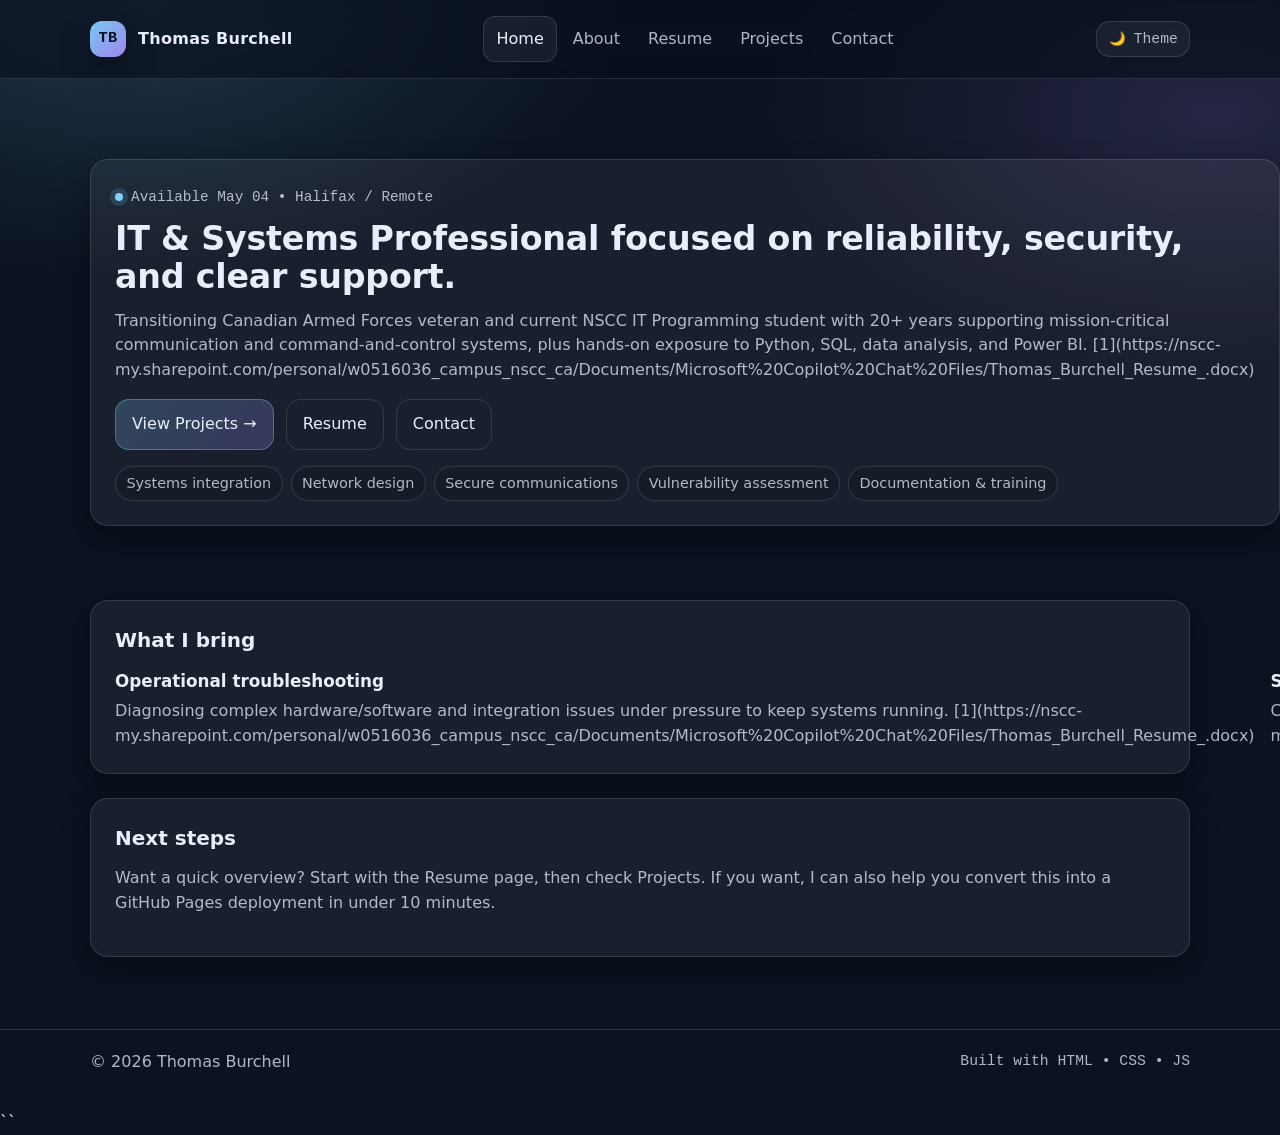
==== index.html @ 53259002 "Add files via upload" ====
<!doctype html>
<html lang="en" data-theme="dark">
<head>
  <meta charset="utf-8" />
  <meta name="viewport" content="width=device-width,initial-scale=1" />
  <title>Thomas Burchell | IT & Systems Portfolio</title>
  <meta name="description" content="Portfolio for Thomas Burchell — transitioning Canadian Armed Forces veteran and NSCC IT Programming student." />
  <link rel="stylesheet" href="assets/css/styles.css" />
  <script defer src="assets/js/main.js"></script>

  <!-- Simple JSON-LD -->
  <script type="application/ld+json">
  {
    "@context":"https://schema.org",
    "@type":"Person",
    "name":"Thomas Burchell",
    "email":"tbburchell@gmail.com",
    "telephone":"506-471-6208",
    "address":{"@type":"PostalAddress","addressLocality":"Middleton","addressRegion":"NS","postalCode":"B0S 1P0","addressCountry":"CA"},
    "jobTitle":"IT Programming Student",
    "alumniOf":"Nova Scotia Community College"
  }
  </script>
</head>

<body>
<a class="skip-link" href="#main">Skip to content</a>

<header class="site-header">
  <div class="container">
    <div class="navbar">
      <a class="brand" href="index.html">
        <span class="brand-badge">TB</span>
        <span>Thomas Burchell</span>
      </a>

      <nav class="nav-links" aria-label="Primary">
        <a href="index.html" aria-current="page">Home</a>
        <a href="about.html">About</a>
        <a href="resume.html">Resume</a>
        <a href="projects.html">Projects</a>
        <a href="contact.html">Contact</a>
      </nav>

      <div class="nav-actions">
        <button class="icon-btn" data-theme-toggle type="button" aria-label="Toggle theme">
          <span aria-hidden="true">🌙</span><span class="mini">Theme</span>
        </button>
        <button class="icon-btn hamburger" data-menu-toggle type="button" aria-expanded="false" aria-label="Open menu">
          ☰
        </button>
      </div>
    </div>

    <div class="mobile-menu" data-mobile-menu>
      <a href="index.html" aria-current="page">Home</a>
      <a href="about.html">About</a>
      <a href="resume.html">Resume</a>
      <a href="projects.html">Projects</a>
      <a href="contact.html">Contact</a>
    </div>
  </div>
</header>

<main id="main" class="container">
  <div class="hero">
    <section class="card card-pad reveal">
      <div class="kicker"><span class="dot" aria-hidden="true"></span>Available May 04 • Halifax / Remote</div>

      <h1>IT & Systems Professional focused on reliability, security, and clear support.</h1>

      <p>
        Transitioning Canadian Armed Forces veteran and current NSCC IT Programming student with 20+ years supporting
        mission‑critical communication and command‑and‑control systems, plus hands‑on exposure to Python, SQL,
        data analysis, and Power BI. [1](https://nscc-my.sharepoint.com/personal/w0516036_campus_nscc_ca/Documents/Microsoft%20Copilot%20Chat%20Files/Thomas_Burchell_Resume_.docx)
      </p>

      <div class="btn-row">
        <a class="btn primary" href="projects.html">View Projects →</a>
        <a class="btn" href="resume.html">Resume</a>
        <a class="btn" href="contact.html">Contact</a>
      </div>

      <div class="pills" aria-label="Highlights">
        <span class="pill">Systems integration</span>
        <span class="pill">Network design</span>
        <span class="pill">Secure communications</span>
        <span class="pill">Vulnerability assessment</span>
        <span class="pill">Documentation & training</span>
      </div>
    </section>

    <aside class="card card-pad reveal">
      <h2>Quick facts</h2>
      <div class="hr"></div>

      <p><strong>Location:</strong> Middleton, Nova Scotia (open to Halifax roles) [1](https://nscc-my.sharepoint.com/personal/w0516036_campus_nscc_ca/Documents/Microsoft%20Copilot%20Chat%20Files/Thomas_Burchell_Resume_.docx)</p>
      <p><strong>Email:</strong> <span data-email>tbburchell@gmail.com</span> [1](https://nscc-my.sharepoint.com/personal/w0516036_campus_nscc_ca/Documents/Microsoft%20Copilot%20Chat%20Files/Thomas_Burchell_Resume_.docx)</p>
      <p><strong>Phone:</strong> 506-471-6208 [1](https://nscc-my.sharepoint.com/personal/w0516036_campus_nscc_ca/Documents/Microsoft%20Copilot%20Chat%20Files/Thomas_Burchell_Resume_.docx)</p>

      <div class="btn-row">
        <a class="btn" href="assets/files/Thomas_Burchell_Resume_.docx" download>Download Resume</a>
        <button class="btn" data-copy-email type="button">Copy</button>
      </div>

      <p class="notice">
        Last Secret clearance completed ~2 years ago (per resume). [1](https://nscc-my.sharepoint.com/personal/w0516036_campus_nscc_ca/Documents/Microsoft%20Copilot%20Chat%20Files/Thomas_Burchell_Resume_.docx)
      </p>
    </aside>
  </div>

  <section class="card card-pad reveal">
    <h2>What I bring</h2>
    <div class="grid">
      <div class="feature">
        <h3>Operational troubleshooting</h3>
        <p>Diagnosing complex hardware/software and integration issues under pressure to keep systems running. [1](https://nscc-my.sharepoint.com/personal/w0516036_campus_nscc_ca/Documents/Microsoft%20Copilot%20Chat%20Files/Thomas_Burchell_Resume_.docx)</p>
      </div>
      <div class="feature">
        <h3>Security mindset</h3>
        <p>Cryptographic custody, compliance, vulnerability assessment, log analysis, and disciplined documentation. [1](https://nscc-my.sharepoint.com/personal/w0516036_campus_nscc_ca/Documents/Microsoft%20Copilot%20Chat%20Files/Thomas_Burchell_Resume_.docx)</p>
      </div>
      <div class="feature">
        <h3>Communication & training</h3>
        <p>Technical instruction, stakeholder coordination, and clear documentation that supports users and teams. [1](https://nscc-my.sharepoint.com/personal/w0516036_campus_nscc_ca/Documents/Microsoft%20Copilot%20Chat%20Files/Thomas_Burchell_Resume_.docx)</p>
      </div>
    </div>
  </section>

  <section class="card card-pad reveal">
    <h2>Next steps</h2>
    <p>
      Want a quick overview? Start with the <a href="resume.html">Resume</a> page, then check <a href="projects.html">Projects</a>.
      If you want, I can also help you convert this into a GitHub Pages deployment in under 10 minutes.
    </p>
  </section>
</main>

<footer class="site-footer">
  <div class="container">
    <div class="footer-row">
      <span>© <span data-year></span> Thomas Burchell</span>
      <span class="mini">Built with HTML • CSS • JS</span>
    </div>
  </div>
</footer>
</body>
</html>
``
---- assets/css/styles.css ----
/* =========================
   Thomas Burchell Portfolio
   Minimal / Professional
   ========================= */

:root{
  --bg: #0b1220;
  --card: rgba(255,255,255,0.06);
  --text: #e8eefc;
  --muted: rgba(232,238,252,0.75);
  --brand: #7dd3fc; /* sky */
  --brand2: #a78bfa; /* violet */
  --border: rgba(255,255,255,0.12);
  --shadow: 0 12px 30px rgba(0,0,0,0.35);
  --radius: 18px;
  --max: 1100px;
  --mono: ui-monospace, SFMono-Regular, Menlo, Monaco, Consolas, "Liberation Mono", "Courier New", monospace;
  --sans: ui-sans-serif, system-ui, -apple-system, Segoe UI, Roboto, Helvetica, Arial, "Apple Color Emoji","Segoe UI Emoji";
}

:root[data-theme="light"]{
  --bg: #f6f7fb;
  --card: rgba(20, 32, 54, 0.04);
  --text: #0b1220;
  --muted: rgba(11,18,32,0.7);
  --brand: #0284c7;
  --brand2: #6d28d9;
  --border: rgba(11,18,32,0.12);
  --shadow: 0 12px 30px rgba(11,18,32,0.12);
}

*{ box-sizing: border-box; }
html{ scroll-behavior: smooth; }
body{
  margin: 0;
  font-family: var(--sans);
  color: var(--text);
  background:
    radial-gradient(900px 500px at 10% 0%, rgba(125,211,252,0.18), transparent 55%),
    radial-gradient(900px 500px at 95% 10%, rgba(167,139,250,0.16), transparent 50%),
    var(--bg);
  line-height: 1.55;
}

/* Layout */
.container{
  width: min(var(--max), calc(100% - 2rem));
  margin: 0 auto;
}
main{ padding: 2.25rem 0 3rem; }
section{ margin: 1.5rem 0; }

a{ color: inherit; text-decoration: none; }
a:hover{ text-decoration: underline; text-underline-offset: 4px; }

.skip-link{
  position: absolute;
  left: -999px; top: 0;
  padding: .75rem 1rem;
  background: var(--brand);
  color: #001018;
  border-radius: 12px;
  z-index: 9999;
}
.skip-link:focus{ left: 1rem; top: 1rem; }

/* Header / Nav */
.site-header{
  position: sticky;
  top: 0;
  z-index: 50;
  border-bottom: 1px solid var(--border);
  background: rgba(9, 14, 28, 0.65);
  backdrop-filter: blur(10px);
}
:root[data-theme="light"] .site-header{
  background: rgba(246,247,251,0.72);
}

.navbar{
  display:flex;
  align-items:center;
  justify-content:space-between;
  padding: 1rem 0;
  gap: 1rem;
}
.brand{
  display:flex;
  align-items:center;
  gap:.75rem;
  font-weight: 750;
  letter-spacing: 0.3px;
}
.brand-badge{
  width: 36px; height: 36px;
  border-radius: 12px;
  display:grid; place-items:center;
  background: linear-gradient(135deg, rgba(125,211,252,0.95), rgba(167,139,250,0.95));
  color: #071022;
  box-shadow: var(--shadow);
  font-family: var(--mono);
  font-size: .95rem;
}

.nav-actions{
  display:flex;
  align-items:center;
  gap:.5rem;
}

.nav-links{
  display:flex;
  align-items:center;
  gap: .25rem;
  flex-wrap: wrap;
}
.nav-links a{
  padding: .6rem .75rem;
  border-radius: 12px;
  color: var(--muted);
}
.nav-links a[aria-current="page"]{
  color: var(--text);
  background: var(--card);
  border: 1px solid var(--border);
  text-decoration: none;
}

.icon-btn{
  border: 1px solid var(--border);
  background: var(--card);
  color: var(--text);
  padding: .55rem .7rem;
  border-radius: 14px;
  cursor: pointer;
  display:flex;
  align-items:center;
  gap:.5rem;
}
.icon-btn:hover{ filter: brightness(1.06); }
.icon-btn:focus{ outline: 2px solid var(--brand); outline-offset: 2px; }

.hamburger{
  display:none;
  padding:.55rem .7rem;
}

.mobile-menu{
  display:none;
  padding: 0 0 1rem;
}
.mobile-menu a{
  display:block;
  padding: .8rem 0;
  color: var(--muted);
  border-top: 1px dashed var(--border);
}
.mobile-menu a[aria-current="page"]{ color: var(--text); }

/* Hero */
.hero{
  display:grid;
  grid-template-columns: 1.2fr 0.8fr;
  gap: 1.5rem;
  align-items: start;
  margin-top: 1.25rem;
}
@media (max-width: 900px){
  .hero{ grid-template-columns: 1fr; }
}
.card{
  border: 1px solid var(--border);
  background: var(--card);
  border-radius: var(--radius);
  box-shadow: var(--shadow);
}
.card-pad{ padding: 1.5rem; }

.kicker{
  display:inline-flex;
  gap:.5rem;
  align-items:center;
  color: var(--muted);
  font-family: var(--mono);
  font-size: .9rem;
  margin-bottom: .75rem;
}
.kicker .dot{
  width: 8px; height: 8px;
  border-radius: 999px;
  background: var(--brand);
  box-shadow: 0 0 0 5px rgba(125,211,252,0.15);
}

h1{
  margin: 0 0 .75rem;
  font-size: clamp(1.8rem, 2.6vw, 2.6rem);
  line-height: 1.15;
  letter-spacing: -0.2px;
}
h2{
  margin: 0 0 .75rem;
  font-size: 1.25rem;
}
p{ margin: 0 0 1rem; color: var(--muted); }

.btn-row{
  display:flex;
  flex-wrap: wrap;
  gap:.75rem;
  margin-top: 1rem;
}
.btn{
  display:inline-flex;
  align-items:center;
  gap:.5rem;
  padding: .75rem 1rem;
  border-radius: 14px;
  border: 1px solid var(--border);
  background: transparent;
  color: var(--text);
}
.btn.primary{
  background: linear-gradient(135deg, rgba(125,211,252,0.22), rgba(167,139,250,0.22));
  border-color: rgba(125,211,252,0.35);
}
.btn:hover{ filter: brightness(1.07); text-decoration: none; }
.btn:focus{ outline: 2px solid var(--brand); outline-offset: 2px; }

.pills{
  display:flex;
  flex-wrap: wrap;
  gap:.5rem;
  margin-top: 1rem;
}
.pill{
  padding: .35rem .65rem;
  border-radius: 999px;
  border: 1px solid var(--border);
  background: rgba(0,0,0,0.10);
  color: var(--muted);
  font-size: .9rem;
}
:root[data-theme="light"] .pill{ background: rgba(11,18,32,0.04); }

/* Lists / feature grid */
.grid{
  display:grid;
  grid-template-columns: repeat(3, 1fr);
  gap: 1rem;
}
@media (max-width: 900px){
  .grid{ grid-template-columns: 1fr; }
}
.feature h3{
  margin: 0 0 .35rem;
  font-size: 1.05rem;
}
.feature p{ margin: 0; }

.hr{
  height:1px;
  background: var(--border);
  margin: 1.25rem 0;
}

/* Resume */
.resume-header{
  display:flex;
  flex-wrap: wrap;
  justify-content: space-between;
  gap: 1rem;
  align-items: flex-start;
}
.mini{
  color: var(--muted);
  font-family: var(--mono);
  font-size: .92rem;
}
.timeline{
  display:grid;
  gap: 1rem;
  margin-top: 1rem;
}
.item{
  padding: 1rem;
  border: 1px solid var(--border);
  border-radius: 16px;
  background: rgba(0,0,0,0.08);
}
:root[data-theme="light"] .item{ background: rgba(11,18,32,0.03); }
.item .top{
  display:flex;
  flex-wrap: wrap;
  justify-content: space-between;
  gap:.75rem;
  align-items: baseline;
}
.item .role{ font-weight: 700; }
.item .org{ color: var(--muted); }
.item ul{
  margin: .65rem 0 0 1.2rem;
  color: var(--muted);
}
.item li{ margin: .3rem 0; }

.kv{
  display:grid;
  grid-template-columns: 1fr 1fr;
  gap: 1rem;
}
@media (max-width: 900px){
  .kv{ grid-template-columns: 1fr; }
}

.taglist{
  display:flex;
  flex-wrap:wrap;
  gap:.5rem;
}
.tag{
  border: 1px solid var(--border);
  padding: .35rem .6rem;
  border-radius: 999px;
  color: var(--muted);
  font-size: .9rem;
}

/* Projects */
.filters{
  display:flex;
  flex-wrap: wrap;
  gap:.5rem;
  margin: .75rem 0 0;
}
.filter{
  border: 1px solid var(--border);
  background: transparent;
  color: var(--muted);
  padding: .5rem .75rem;
  border-radius: 999px;
  cursor:pointer;
}
.filter[aria-pressed="true"]{
  color: var(--text);
  border-color: rgba(125,211,252,0.45);
  background: linear-gradient(135deg, rgba(125,211,252,0.18), rgba(167,139,250,0.18));
}
.project-grid{
  display:grid;
  grid-template-columns: repeat(2, 1fr);
  gap: 1rem;
  margin-top: 1rem;
}
@media (max-width: 900px){
  .project-grid{ grid-template-columns: 1fr; }
}
.project h3{ margin: 0 0 .4rem; }
.project .meta{
  display:flex;
  flex-wrap: wrap;
  gap:.5rem;
  margin-top: .75rem;
}

/* Contact */
.contact-grid{
  display:grid;
  grid-template-columns: 1fr 1fr;
  gap: 1rem;
}
@media (max-width: 900px){
  .contact-grid{ grid-template-columns: 1fr; }
}
.field{
  display:grid;
  gap:.35rem;
  margin-bottom: .8rem;
}
label{ color: var(--muted); font-size: .95rem; }
input, textarea{
  width: 100%;
  padding: .75rem .85rem;
  border-radius: 14px;
  border: 1px solid var(--border);
  background: rgba(0,0,0,0.10);
  color: var(--text);
  font: inherit;
}
:root[data-theme="light"] input,
:root[data-theme="light"] textarea{
  background: rgba(11,18,32,0.03);
}
textarea{ min-height: 130px; resize: vertical; }

.notice{
  color: var(--muted);
  font-size: .95rem;
  margin-top: .5rem;
}

/* Footer */
.site-footer{
  border-top: 1px solid var(--border);
  padding: 1.25rem 0 2.25rem;
  color: var(--muted);
}
.footer-row{
  display:flex;
  flex-wrap: wrap;
  gap: 1rem;
  justify-content: space-between;
  align-items: center;
}

/* Subtle reveal animation */
.reveal{
  opacity: 0;
  transform: translateY(10px);
  transition: opacity .6s ease, transform .6s ease;
}
.reveal.is-visible{
  opacity: 1;
  transform: translateY(0);
}

/* Print styles for resume */
@media print{
  .site-header, .site-footer, .btn-row, .filters, .icon-btn, .hamburger, .mobile-menu{
    display: none !important;
  }
  body{ background: white; color: #0b1220; }
  .card{ box-shadow: none; border: 1px solid #ddd; }
  a{ text-decoration: none; color: #0b1220; }
}
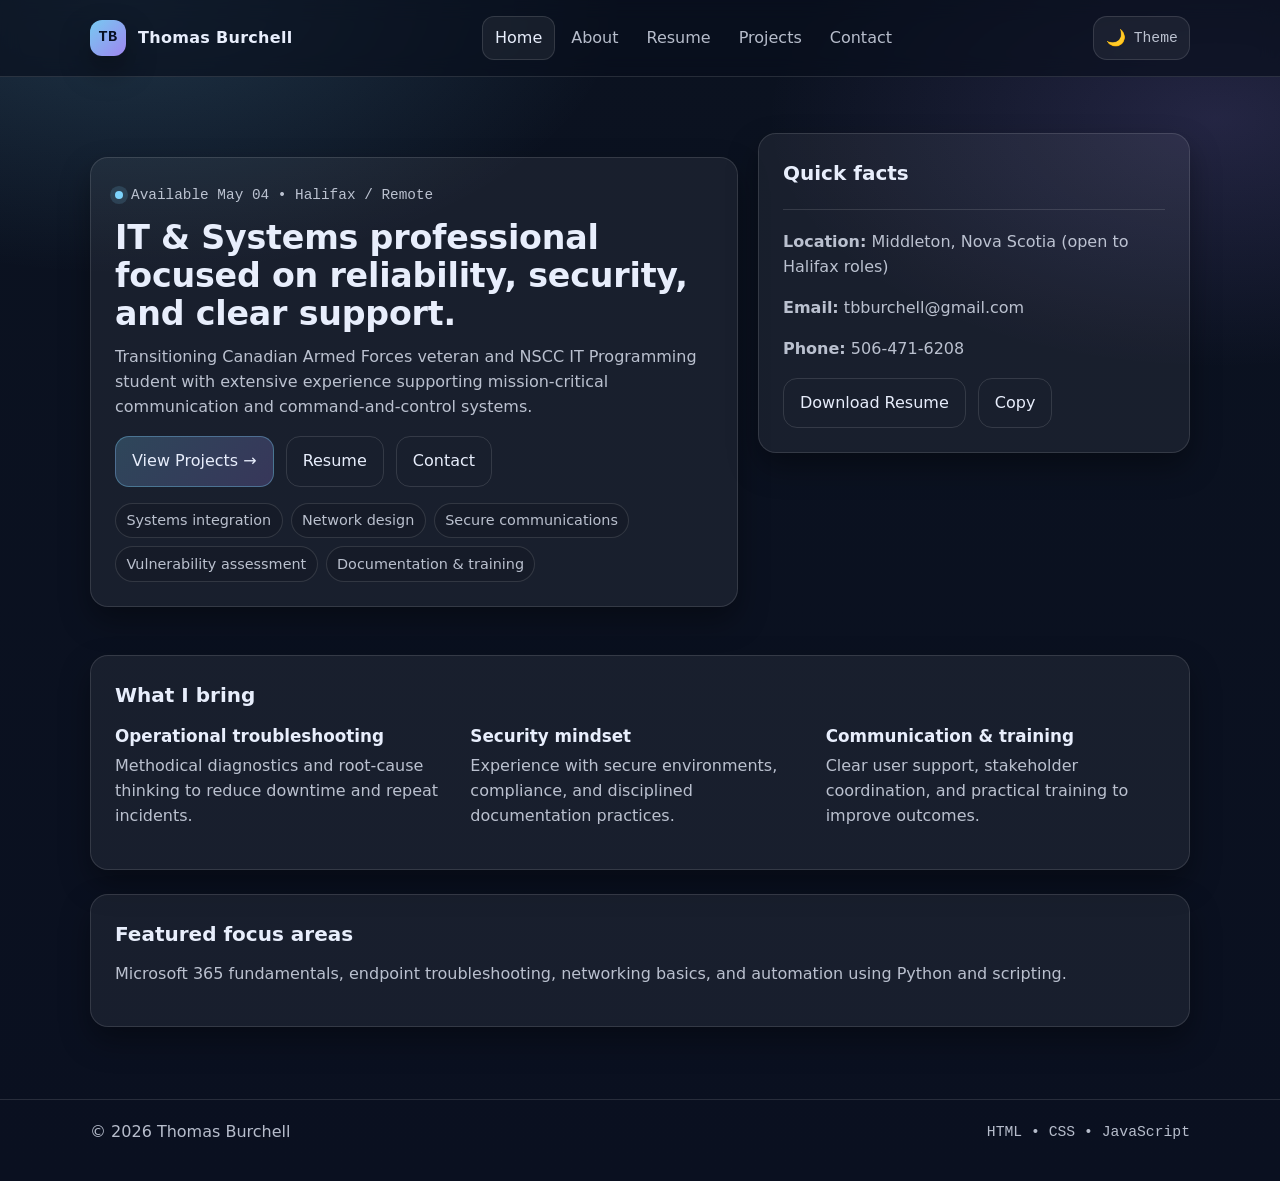
==== commit 059d1c87: "Add files via upload" ====
--- a/index.html
+++ b/index.html
@@ -1,150 +1,119 @@
-
-<!doctype html>
-<html lang="en" data-theme="dark">
-<head>
-  <meta charset="utf-8" />
-  <meta name="viewport" content="width=device-width,initial-scale=1" />
-  <title>Thomas Burchell | IT & Systems Portfolio</title>
-  <meta name="description" content="Portfolio for Thomas Burchell — transitioning Canadian Armed Forces veteran and NSCC IT Programming student." />
-  <link rel="stylesheet" href="assets/css/styles.css" />
-  <script defer src="assets/js/main.js"></script>
-
-  <!-- Simple JSON-LD -->
-  <script type="application/ld+json">
-  {
-    "@context":"https://schema.org",
-    "@type":"Person",
-    "name":"Thomas Burchell",
-    "email":"tbburchell@gmail.com",
-    "telephone":"506-471-6208",
-    "address":{"@type":"PostalAddress","addressLocality":"Middleton","addressRegion":"NS","postalCode":"B0S 1P0","addressCountry":"CA"},
-    "jobTitle":"IT Programming Student",
-    "alumniOf":"Nova Scotia Community College"
-  }
-  </script>
-</head>
-
-<body>
-<a class="skip-link" href="#main">Skip to content</a>
-
-<header class="site-header">
-  <div class="container">
-    <div class="navbar">
-      <a class="brand" href="index.html">
-        <span class="brand-badge">TB</span>
-        <span>Thomas Burchell</span>
-      </a>
-
-      <nav class="nav-links" aria-label="Primary">
-        <a href="index.html" aria-current="page">Home</a>
-        <a href="about.html">About</a>
-        <a href="resume.html">Resume</a>
-        <a href="projects.html">Projects</a>
-        <a href="contact.html">Contact</a>
-      </nav>
-
-      <div class="nav-actions">
-        <button class="icon-btn" data-theme-toggle type="button" aria-label="Toggle theme">
-          <span aria-hidden="true">🌙</span><span class="mini">Theme</span>
-        </button>
-        <button class="icon-btn hamburger" data-menu-toggle type="button" aria-expanded="false" aria-label="Open menu">
-          ☰
-        </button>
-      </div>
-    </div>
-
-    <div class="mobile-menu" data-mobile-menu>
-      <a href="index.html" aria-current="page">Home</a>
-      <a href="about.html">About</a>
-      <a href="resume.html">Resume</a>
-      <a href="projects.html">Projects</a>
-      <a href="contact.html">Contact</a>
-    </div>
-  </div>
-</header>
-
-<main id="main" class="container">
-  <div class="hero">
-    <section class="card card-pad reveal">
-      <div class="kicker"><span class="dot" aria-hidden="true"></span>Available May 04 • Halifax / Remote</div>
-
-      <h1>IT & Systems Professional focused on reliability, security, and clear support.</h1>
-
-      <p>
-        Transitioning Canadian Armed Forces veteran and current NSCC IT Programming student with 20+ years supporting
-        mission‑critical communication and command‑and‑control systems, plus hands‑on exposure to Python, SQL,
-        data analysis, and Power BI. [1](https://nscc-my.sharepoint.com/personal/w0516036_campus_nscc_ca/Documents/Microsoft%20Copilot%20Chat%20Files/Thomas_Burchell_Resume_.docx)
-      </p>
-
-      <div class="btn-row">
-        <a class="btn primary" href="projects.html">View Projects →</a>
-        <a class="btn" href="resume.html">Resume</a>
-        <a class="btn" href="contact.html">Contact</a>
-      </div>
-
-      <div class="pills" aria-label="Highlights">
-        <span class="pill">Systems integration</span>
-        <span class="pill">Network design</span>
-        <span class="pill">Secure communications</span>
-        <span class="pill">Vulnerability assessment</span>
-        <span class="pill">Documentation & training</span>
-      </div>
-    </section>
-
-    <aside class="card card-pad reveal">
-      <h2>Quick facts</h2>
-      <div class="hr"></div>
-
-      <p><strong>Location:</strong> Middleton, Nova Scotia (open to Halifax roles) [1](https://nscc-my.sharepoint.com/personal/w0516036_campus_nscc_ca/Documents/Microsoft%20Copilot%20Chat%20Files/Thomas_Burchell_Resume_.docx)</p>
-      <p><strong>Email:</strong> <span data-email>tbburchell@gmail.com</span> [1](https://nscc-my.sharepoint.com/personal/w0516036_campus_nscc_ca/Documents/Microsoft%20Copilot%20Chat%20Files/Thomas_Burchell_Resume_.docx)</p>
-      <p><strong>Phone:</strong> 506-471-6208 [1](https://nscc-my.sharepoint.com/personal/w0516036_campus_nscc_ca/Documents/Microsoft%20Copilot%20Chat%20Files/Thomas_Burchell_Resume_.docx)</p>
-
-      <div class="btn-row">
-        <a class="btn" href="assets/files/Thomas_Burchell_Resume_.docx" download>Download Resume</a>
-        <button class="btn" data-copy-email type="button">Copy</button>
-      </div>
-
-      <p class="notice">
-        Last Secret clearance completed ~2 years ago (per resume). [1](https://nscc-my.sharepoint.com/personal/w0516036_campus_nscc_ca/Documents/Microsoft%20Copilot%20Chat%20Files/Thomas_Burchell_Resume_.docx)
-      </p>
-    </aside>
-  </div>
-
-  <section class="card card-pad reveal">
-    <h2>What I bring</h2>
-    <div class="grid">
-      <div class="feature">
-        <h3>Operational troubleshooting</h3>
-        <p>Diagnosing complex hardware/software and integration issues under pressure to keep systems running. [1](https://nscc-my.sharepoint.com/personal/w0516036_campus_nscc_ca/Documents/Microsoft%20Copilot%20Chat%20Files/Thomas_Burchell_Resume_.docx)</p>
-      </div>
-      <div class="feature">
-        <h3>Security mindset</h3>
-        <p>Cryptographic custody, compliance, vulnerability assessment, log analysis, and disciplined documentation. [1](https://nscc-my.sharepoint.com/personal/w0516036_campus_nscc_ca/Documents/Microsoft%20Copilot%20Chat%20Files/Thomas_Burchell_Resume_.docx)</p>
-      </div>
-      <div class="feature">
-        <h3>Communication & training</h3>
-        <p>Technical instruction, stakeholder coordination, and clear documentation that supports users and teams. [1](https://nscc-my.sharepoint.com/personal/w0516036_campus_nscc_ca/Documents/Microsoft%20Copilot%20Chat%20Files/Thomas_Burchell_Resume_.docx)</p>
-      </div>
-    </div>
-  </section>
-
-  <section class="card card-pad reveal">
-    <h2>Next steps</h2>
-    <p>
-      Want a quick overview? Start with the <a href="resume.html">Resume</a> page, then check <a href="projects.html">Projects</a>.
-      If you want, I can also help you convert this into a GitHub Pages deployment in under 10 minutes.
-    </p>
-  </section>
-</main>
-
-<footer class="site-footer">
-  <div class="container">
-    <div class="footer-row">
-      <span>© <span data-year></span> Thomas Burchell</span>
-      <span class="mini">Built with HTML • CSS • JS</span>
-    </div>
-  </div>
-</footer>
-</body>
-</html>
-``
+<!doctype html>
+<html lang="en" data-theme="dark">
+<head>
+  <meta charset="utf-8" />
+  <meta name="viewport" content="width=device-width,initial-scale=1" />
+  <title>Thomas Burchell | Portfolio</title>
+  <meta name="description" content="Portfolio for Thomas Burchell — IT Programming student and CAF veteran." />
+  <link rel="stylesheet" href="assets/css/styles.css" />
+  <script defer src="assets/js/main.js"></script>
+</head>
+<body>
+  <a class="skip-link" href="#main">Skip to content</a>
+<header class="site-header">
+  <div class="container">
+    <div class="navbar">
+      <a class="brand" href="index.html" aria-label="Go to home">
+        <span class="brand-badge">TB</span>
+        <span>Thomas Burchell</span>
+      </a>
+
+      <nav class="nav-links" aria-label="Primary">
+        <a data-nav href="index.html">Home</a>
+        <a data-nav href="about.html">About</a>
+        <a data-nav href="resume.html">Resume</a>
+        <a data-nav href="projects.html">Projects</a>
+        <a data-nav href="contact.html">Contact</a>
+      </nav>
+
+      <div class="nav-actions">
+        <button class="icon-btn" data-theme-toggle type="button" aria-label="Toggle theme">
+          <span data-theme-icon aria-hidden="true">🌙</span><span class="mini">Theme</span>
+        </button>
+        <button class="icon-btn hamburger" data-menu-toggle type="button" aria-expanded="false" aria-label="Open menu">☰</button>
+      </div>
+    </div>
+
+    <div class="mobile-menu" data-mobile-menu>
+      <a data-nav href="index.html">Home</a>
+      <a data-nav href="about.html">About</a>
+      <a data-nav href="resume.html">Resume</a>
+      <a data-nav href="projects.html">Projects</a>
+      <a data-nav href="contact.html">Contact</a>
+    </div>
+  </div>
+</header>
+
+<main id="main" class="container">
+  <div class="hero">
+    <section class="card card-pad reveal">
+      <div class="kicker"><span class="dot" aria-hidden="true"></span>Available May 04 • Halifax / Remote</div>
+      <h1>IT & Systems professional focused on reliability, security, and clear support.</h1>
+      <p>
+        Transitioning Canadian Armed Forces veteran and NSCC IT Programming student with extensive experience supporting
+        mission‑critical communication and command‑and‑control systems.
+      </p>
+      <div class="btn-row">
+        <a class="btn primary" href="projects.html">View Projects →</a>
+        <a class="btn" href="resume.html">Resume</a>
+        <a class="btn" href="contact.html">Contact</a>
+      </div>
+      <div class="pills" aria-label="Highlights">
+        <span class="pill">Systems integration</span>
+        <span class="pill">Network design</span>
+        <span class="pill">Secure communications</span>
+        <span class="pill">Vulnerability assessment</span>
+        <span class="pill">Documentation & training</span>
+      </div>
+    </section>
+
+    <aside class="card card-pad reveal">
+      <h2>Quick facts</h2>
+      <div class="hr"></div>
+      <p><strong>Location:</strong> Middleton, Nova Scotia (open to Halifax roles)</p>
+      <p><strong>Email:</strong> <span data-email>tbburchell@gmail.com</span></p>
+      <p><strong>Phone:</strong> 506‑471‑6208</p>
+      <div class="btn-row">
+        <a class="btn" href="assets/files/Thomas_Burchell_Resume_.docx" download>Download Resume</a>
+        <button class="btn" data-copy-email type="button">Copy</button>
+      </div>
+      <!-- TIP: If you prefer privacy, replace the phone number with “Available upon request.” -->
+    </aside>
+  </div>
+
+  <section class="card card-pad reveal">
+    <h2>What I bring</h2>
+    <div class="grid">
+      <div>
+        <h3>Operational troubleshooting</h3>
+        <p>Methodical diagnostics and root-cause thinking to reduce downtime and repeat incidents.</p>
+      </div>
+      <div>
+        <h3>Security mindset</h3>
+        <p>Experience with secure environments, compliance, and disciplined documentation practices.</p>
+      </div>
+      <div>
+        <h3>Communication & training</h3>
+        <p>Clear user support, stakeholder coordination, and practical training to improve outcomes.</p>
+      </div>
+    </div>
+  </section>
+
+  <section class="card card-pad reveal">
+    <h2>Featured focus areas</h2>
+    <p>
+      Microsoft 365 fundamentals, endpoint troubleshooting, networking basics, and automation using Python and scripting.
+    </p>
+  </section>
+</main>
+
+<footer class="site-footer">
+  <div class="container">
+    <div class="footer-row">
+      <span>© <span data-year></span> Thomas Burchell</span>
+      <span class="mini">HTML • CSS • JavaScript</span>
+    </div>
+  </div>
+</footer>
+</body>
+</html>
--- a/assets/css/styles.css
+++ b/assets/css/styles.css
@@ -1,436 +1,329 @@
-
-/* =========================
-   Thomas Burchell Portfolio
-   Minimal / Professional
-   ========================= */
-
-:root{
-  --bg: #0b1220;
-  --card: rgba(255,255,255,0.06);
-  --text: #e8eefc;
-  --muted: rgba(232,238,252,0.75);
-  --brand: #7dd3fc; /* sky */
-  --brand2: #a78bfa; /* violet */
-  --border: rgba(255,255,255,0.12);
-  --shadow: 0 12px 30px rgba(0,0,0,0.35);
-  --radius: 18px;
-  --max: 1100px;
-  --mono: ui-monospace, SFMono-Regular, Menlo, Monaco, Consolas, "Liberation Mono", "Courier New", monospace;
-  --sans: ui-sans-serif, system-ui, -apple-system, Segoe UI, Roboto, Helvetica, Arial, "Apple Color Emoji","Segoe UI Emoji";
-}
-
-:root[data-theme="light"]{
-  --bg: #f6f7fb;
-  --card: rgba(20, 32, 54, 0.04);
-  --text: #0b1220;
-  --muted: rgba(11,18,32,0.7);
-  --brand: #0284c7;
-  --brand2: #6d28d9;
-  --border: rgba(11,18,32,0.12);
-  --shadow: 0 12px 30px rgba(11,18,32,0.12);
-}
-
-*{ box-sizing: border-box; }
-html{ scroll-behavior: smooth; }
-body{
-  margin: 0;
-  font-family: var(--sans);
-  color: var(--text);
-  background:
-    radial-gradient(900px 500px at 10% 0%, rgba(125,211,252,0.18), transparent 55%),
-    radial-gradient(900px 500px at 95% 10%, rgba(167,139,250,0.16), transparent 50%),
-    var(--bg);
-  line-height: 1.55;
-}
-
-/* Layout */
-.container{
-  width: min(var(--max), calc(100% - 2rem));
-  margin: 0 auto;
-}
-main{ padding: 2.25rem 0 3rem; }
-section{ margin: 1.5rem 0; }
-
-a{ color: inherit; text-decoration: none; }
-a:hover{ text-decoration: underline; text-underline-offset: 4px; }
-
-.skip-link{
-  position: absolute;
-  left: -999px; top: 0;
-  padding: .75rem 1rem;
-  background: var(--brand);
-  color: #001018;
-  border-radius: 12px;
-  z-index: 9999;
-}
-.skip-link:focus{ left: 1rem; top: 1rem; }
-
-/* Header / Nav */
-.site-header{
-  position: sticky;
-  top: 0;
-  z-index: 50;
-  border-bottom: 1px solid var(--border);
-  background: rgba(9, 14, 28, 0.65);
-  backdrop-filter: blur(10px);
-}
-:root[data-theme="light"] .site-header{
-  background: rgba(246,247,251,0.72);
-}
-
-.navbar{
-  display:flex;
-  align-items:center;
-  justify-content:space-between;
-  padding: 1rem 0;
-  gap: 1rem;
-}
-.brand{
-  display:flex;
-  align-items:center;
-  gap:.75rem;
-  font-weight: 750;
-  letter-spacing: 0.3px;
-}
-.brand-badge{
-  width: 36px; height: 36px;
-  border-radius: 12px;
-  display:grid; place-items:center;
-  background: linear-gradient(135deg, rgba(125,211,252,0.95), rgba(167,139,250,0.95));
-  color: #071022;
-  box-shadow: var(--shadow);
-  font-family: var(--mono);
-  font-size: .95rem;
-}
-
-.nav-actions{
-  display:flex;
-  align-items:center;
-  gap:.5rem;
-}
-
-.nav-links{
-  display:flex;
-  align-items:center;
-  gap: .25rem;
-  flex-wrap: wrap;
-}
-.nav-links a{
-  padding: .6rem .75rem;
-  border-radius: 12px;
-  color: var(--muted);
-}
-.nav-links a[aria-current="page"]{
-  color: var(--text);
-  background: var(--card);
-  border: 1px solid var(--border);
-  text-decoration: none;
-}
-
-.icon-btn{
-  border: 1px solid var(--border);
-  background: var(--card);
-  color: var(--text);
-  padding: .55rem .7rem;
-  border-radius: 14px;
-  cursor: pointer;
-  display:flex;
-  align-items:center;
-  gap:.5rem;
-}
-.icon-btn:hover{ filter: brightness(1.06); }
-.icon-btn:focus{ outline: 2px solid var(--brand); outline-offset: 2px; }
-
-.hamburger{
-  display:none;
-  padding:.55rem .7rem;
-}
-
-.mobile-menu{
-  display:none;
-  padding: 0 0 1rem;
-}
-.mobile-menu a{
-  display:block;
-  padding: .8rem 0;
-  color: var(--muted);
-  border-top: 1px dashed var(--border);
-}
-.mobile-menu a[aria-current="page"]{ color: var(--text); }
-
-/* Hero */
-.hero{
-  display:grid;
-  grid-template-columns: 1.2fr 0.8fr;
-  gap: 1.5rem;
-  align-items: start;
-  margin-top: 1.25rem;
-}
-@media (max-width: 900px){
-  .hero{ grid-template-columns: 1fr; }
-}
-.card{
-  border: 1px solid var(--border);
-  background: var(--card);
-  border-radius: var(--radius);
-  box-shadow: var(--shadow);
-}
-.card-pad{ padding: 1.5rem; }
-
-.kicker{
-  display:inline-flex;
-  gap:.5rem;
-  align-items:center;
-  color: var(--muted);
-  font-family: var(--mono);
-  font-size: .9rem;
-  margin-bottom: .75rem;
-}
-.kicker .dot{
-  width: 8px; height: 8px;
-  border-radius: 999px;
-  background: var(--brand);
-  box-shadow: 0 0 0 5px rgba(125,211,252,0.15);
-}
-
-h1{
-  margin: 0 0 .75rem;
-  font-size: clamp(1.8rem, 2.6vw, 2.6rem);
-  line-height: 1.15;
-  letter-spacing: -0.2px;
-}
-h2{
-  margin: 0 0 .75rem;
-  font-size: 1.25rem;
-}
-p{ margin: 0 0 1rem; color: var(--muted); }
-
-.btn-row{
-  display:flex;
-  flex-wrap: wrap;
-  gap:.75rem;
-  margin-top: 1rem;
-}
-.btn{
-  display:inline-flex;
-  align-items:center;
-  gap:.5rem;
-  padding: .75rem 1rem;
-  border-radius: 14px;
-  border: 1px solid var(--border);
-  background: transparent;
-  color: var(--text);
-}
-.btn.primary{
-  background: linear-gradient(135deg, rgba(125,211,252,0.22), rgba(167,139,250,0.22));
-  border-color: rgba(125,211,252,0.35);
-}
-.btn:hover{ filter: brightness(1.07); text-decoration: none; }
-.btn:focus{ outline: 2px solid var(--brand); outline-offset: 2px; }
-
-.pills{
-  display:flex;
-  flex-wrap: wrap;
-  gap:.5rem;
-  margin-top: 1rem;
-}
-.pill{
-  padding: .35rem .65rem;
-  border-radius: 999px;
-  border: 1px solid var(--border);
-  background: rgba(0,0,0,0.10);
-  color: var(--muted);
-  font-size: .9rem;
-}
-:root[data-theme="light"] .pill{ background: rgba(11,18,32,0.04); }
-
-/* Lists / feature grid */
-.grid{
-  display:grid;
-  grid-template-columns: repeat(3, 1fr);
-  gap: 1rem;
-}
-@media (max-width: 900px){
-  .grid{ grid-template-columns: 1fr; }
-}
-.feature h3{
-  margin: 0 0 .35rem;
-  font-size: 1.05rem;
-}
-.feature p{ margin: 0; }
-
-.hr{
-  height:1px;
-  background: var(--border);
-  margin: 1.25rem 0;
-}
-
-/* Resume */
-.resume-header{
-  display:flex;
-  flex-wrap: wrap;
-  justify-content: space-between;
-  gap: 1rem;
-  align-items: flex-start;
-}
-.mini{
-  color: var(--muted);
-  font-family: var(--mono);
-  font-size: .92rem;
-}
-.timeline{
-  display:grid;
-  gap: 1rem;
-  margin-top: 1rem;
-}
-.item{
-  padding: 1rem;
-  border: 1px solid var(--border);
-  border-radius: 16px;
-  background: rgba(0,0,0,0.08);
-}
-:root[data-theme="light"] .item{ background: rgba(11,18,32,0.03); }
-.item .top{
-  display:flex;
-  flex-wrap: wrap;
-  justify-content: space-between;
-  gap:.75rem;
-  align-items: baseline;
-}
-.item .role{ font-weight: 700; }
-.item .org{ color: var(--muted); }
-.item ul{
-  margin: .65rem 0 0 1.2rem;
-  color: var(--muted);
-}
-.item li{ margin: .3rem 0; }
-
-.kv{
-  display:grid;
-  grid-template-columns: 1fr 1fr;
-  gap: 1rem;
-}
-@media (max-width: 900px){
-  .kv{ grid-template-columns: 1fr; }
-}
-
-.taglist{
-  display:flex;
-  flex-wrap:wrap;
-  gap:.5rem;
-}
-.tag{
-  border: 1px solid var(--border);
-  padding: .35rem .6rem;
-  border-radius: 999px;
-  color: var(--muted);
-  font-size: .9rem;
-}
-
-/* Projects */
-.filters{
-  display:flex;
-  flex-wrap: wrap;
-  gap:.5rem;
-  margin: .75rem 0 0;
-}
-.filter{
-  border: 1px solid var(--border);
-  background: transparent;
-  color: var(--muted);
-  padding: .5rem .75rem;
-  border-radius: 999px;
-  cursor:pointer;
-}
-.filter[aria-pressed="true"]{
-  color: var(--text);
-  border-color: rgba(125,211,252,0.45);
-  background: linear-gradient(135deg, rgba(125,211,252,0.18), rgba(167,139,250,0.18));
-}
-.project-grid{
-  display:grid;
-  grid-template-columns: repeat(2, 1fr);
-  gap: 1rem;
-  margin-top: 1rem;
-}
-@media (max-width: 900px){
-  .project-grid{ grid-template-columns: 1fr; }
-}
-.project h3{ margin: 0 0 .4rem; }
-.project .meta{
-  display:flex;
-  flex-wrap: wrap;
-  gap:.5rem;
-  margin-top: .75rem;
-}
-
-/* Contact */
-.contact-grid{
-  display:grid;
-  grid-template-columns: 1fr 1fr;
-  gap: 1rem;
-}
-@media (max-width: 900px){
-  .contact-grid{ grid-template-columns: 1fr; }
-}
-.field{
-  display:grid;
-  gap:.35rem;
-  margin-bottom: .8rem;
-}
-label{ color: var(--muted); font-size: .95rem; }
-input, textarea{
-  width: 100%;
-  padding: .75rem .85rem;
-  border-radius: 14px;
-  border: 1px solid var(--border);
-  background: rgba(0,0,0,0.10);
-  color: var(--text);
-  font: inherit;
-}
-:root[data-theme="light"] input,
-:root[data-theme="light"] textarea{
-  background: rgba(11,18,32,0.03);
-}
-textarea{ min-height: 130px; resize: vertical; }
-
-.notice{
-  color: var(--muted);
-  font-size: .95rem;
-  margin-top: .5rem;
-}
-
-/* Footer */
-.site-footer{
-  border-top: 1px solid var(--border);
-  padding: 1.25rem 0 2.25rem;
-  color: var(--muted);
-}
-.footer-row{
-  display:flex;
-  flex-wrap: wrap;
-  gap: 1rem;
-  justify-content: space-between;
-  align-items: center;
-}
-
-/* Subtle reveal animation */
-.reveal{
-  opacity: 0;
-  transform: translateY(10px);
-  transition: opacity .6s ease, transform .6s ease;
-}
-.reveal.is-visible{
-  opacity: 1;
-  transform: translateY(0);
-}
-
-/* Print styles for resume */
-@media print{
-  .site-header, .site-footer, .btn-row, .filters, .icon-btn, .hamburger, .mobile-menu{
-    display: none !important;
-  }
-  body{ background: white; color: #0b1220; }
-  .card{ box-shadow: none; border: 1px solid #ddd; }
-  a{ text-decoration: none; color: #0b1220; }
-}
+/* =====================================
+   Thomas Burchell — Portfolio
+   Clean, sleek, responsive (no horizontal scroll)
+   ===================================== */
+
+:root{
+  --bg: #0b1220;
+  --bg2: #0a1020;
+  --card: rgba(255,255,255,0.06);
+  --text: #e8eefc;
+  --muted: rgba(232,238,252,0.78);
+  --brand: #7dd3fc;   /* sky */
+  --brand2:#a78bfa;   /* violet */
+  --border: rgba(255,255,255,0.12);
+  --shadow: 0 14px 30px rgba(0,0,0,0.35);
+  --radius: 18px;
+  --max: 1100px;
+  --mono: ui-monospace, SFMono-Regular, Menlo, Monaco, Consolas, "Liberation Mono", "Courier New", monospace;
+  --sans: ui-sans-serif, system-ui, -apple-system, Segoe UI, Roboto, Helvetica, Arial, "Apple Color Emoji","Segoe UI Emoji";
+}
+
+:root[data-theme="light"]{
+  --bg: #f6f7fb;
+  --bg2:#ffffff;
+  --card: rgba(20, 32, 54, 0.04);
+  --text: #0b1220;
+  --muted: rgba(11,18,32,0.72);
+  --brand: #0284c7;
+  --brand2:#6d28d9;
+  --border: rgba(11,18,32,0.12);
+  --shadow: 0 14px 30px rgba(11,18,32,0.12);
+}
+
+*{ box-sizing: border-box; }
+html{ scroll-behavior:smooth; }
+body{
+  margin: 0;
+  font-family: var(--sans);
+  color: var(--text);
+  background:
+    radial-gradient(900px 500px at 10% 0%, rgba(125,211,252,0.18), transparent 55%),
+    radial-gradient(900px 500px at 95% 10%, rgba(167,139,250,0.16), transparent 50%),
+    linear-gradient(180deg, var(--bg), var(--bg2));
+  line-height: 1.55;
+  overflow-x: hidden; /* prevents horizontal scroll */
+}
+
+/* Prevent flex/grid children from overflowing */
+img, svg{ max-width: 100%; height: auto; }
+button, input, textarea{ font: inherit; }
+*{ min-width: 0; }
+
+.container{
+  width: min(var(--max), calc(100% - 2rem));
+  margin: 0 auto;
+}
+main{ padding: 2.25rem 0 3rem; }
+section{ margin: 1.5rem 0; }
+
+a{ color: inherit; text-decoration: none; }
+a:hover{ text-decoration: underline; text-underline-offset: 4px; }
+
+.skip-link{
+  position:absolute;
+  left:-999px; top: 0;
+  padding:.75rem 1rem;
+  background: var(--brand);
+  color:#001018;
+  border-radius: 12px;
+  z-index: 9999;
+}
+.skip-link:focus{ left: 1rem; top: 1rem; }
+
+/* Header / Nav */
+.site-header{
+  position: sticky;
+  top: 0;
+  z-index: 50;
+  border-bottom: 1px solid var(--border);
+  background: rgba(9, 14, 28, 0.65);
+  backdrop-filter: blur(10px);
+}
+:root[data-theme="light"] .site-header{ background: rgba(246,247,251,0.78); }
+
+.navbar{
+  display:flex;
+  align-items:center;
+  justify-content:space-between;
+  gap: 1rem;
+  padding: 1rem 0;
+}
+.brand{
+  display:flex;
+  align-items:center;
+  gap:.75rem;
+  font-weight: 800;
+  letter-spacing: .3px;
+  flex: 0 0 auto;
+}
+.brand-badge{
+  width: 36px; height: 36px;
+  border-radius: 12px;
+  display:grid; place-items:center;
+  background: linear-gradient(135deg, rgba(125,211,252,0.95), rgba(167,139,250,0.95));
+  color: #071022;
+  box-shadow: var(--shadow);
+  font-family: var(--mono);
+  font-size: .95rem;
+}
+
+.nav-links{
+  display:flex;
+  align-items:center;
+  gap: .25rem;
+  flex: 1 1 auto;
+  justify-content: center;
+  flex-wrap: wrap;
+}
+.nav-links a{
+  padding: .55rem .75rem;
+  border-radius: 12px;
+  color: var(--muted);
+  white-space: nowrap;
+}
+.nav-links a[aria-current="page"]{
+  color: var(--text);
+  background: var(--card);
+  border: 1px solid var(--border);
+  text-decoration: none;
+}
+
+.nav-actions{ display:flex; align-items:center; gap:.5rem; flex: 0 0 auto; }
+
+.icon-btn{
+  border: 1px solid var(--border);
+  background: var(--card);
+  color: var(--text);
+  padding: .55rem .7rem;
+  border-radius: 14px;
+  cursor: pointer;
+  display:flex;
+  align-items:center;
+  gap:.5rem;
+}
+.icon-btn:hover{ filter: brightness(1.06); }
+.icon-btn:focus{ outline: 2px solid var(--brand); outline-offset: 2px; }
+
+.hamburger{ display:none; }
+.mobile-menu{ display:none; padding: 0 0 1rem; }
+.mobile-menu a{
+  display:block;
+  padding: .85rem 0;
+  color: var(--muted);
+  border-top: 1px dashed var(--border);
+}
+.mobile-menu a[aria-current="page"]{ color: var(--text); }
+
+@media (max-width: 860px){
+  .nav-links{ display:none; }
+  .hamburger{ display:inline-flex; }
+}
+
+/* Cards / typography */
+.card{
+  border: 1px solid var(--border);
+  background: var(--card);
+  border-radius: var(--radius);
+  box-shadow: var(--shadow);
+}
+.card-pad{ padding: 1.5rem; }
+
+.kicker{
+  display:inline-flex;
+  gap:.5rem;
+  align-items:center;
+  color: var(--muted);
+  font-family: var(--mono);
+  font-size: .9rem;
+  margin-bottom: .75rem;
+}
+.kicker .dot{
+  width: 8px; height: 8px;
+  border-radius: 999px;
+  background: var(--brand);
+  box-shadow: 0 0 0 5px rgba(125,211,252,0.15);
+}
+
+h1{
+  margin: 0 0 .75rem;
+  font-size: clamp(1.8rem, 2.6vw, 2.6rem);
+  line-height: 1.15;
+  letter-spacing: -0.2px;
+}
+h2{ margin: 0 0 .75rem; font-size: 1.25rem; }
+h3{ margin: 0 0 .35rem; font-size: 1.05rem; }
+
+p{ margin: 0 0 1rem; color: var(--muted); }
+
+.hr{ height:1px; background: var(--border); margin: 1.25rem 0; }
+
+.btn-row{ display:flex; flex-wrap: wrap; gap:.75rem; margin-top: 1rem; }
+.btn{
+  display:inline-flex;
+  align-items:center;
+  gap:.5rem;
+  padding: .75rem 1rem;
+  border-radius: 14px;
+  border: 1px solid var(--border);
+  background: transparent;
+  color: var(--text);
+}
+.btn.primary{
+  background: linear-gradient(135deg, rgba(125,211,252,0.22), rgba(167,139,250,0.22));
+  border-color: rgba(125,211,252,0.35);
+}
+.btn:hover{ filter: brightness(1.07); text-decoration:none; }
+.btn:focus{ outline: 2px solid var(--brand); outline-offset: 2px; }
+
+.pills{ display:flex; flex-wrap: wrap; gap:.5rem; margin-top: 1rem; }
+.pill{
+  padding: .35rem .65rem;
+  border-radius: 999px;
+  border: 1px solid var(--border);
+  background: rgba(0,0,0,0.10);
+  color: var(--muted);
+  font-size: .9rem;
+}
+:root[data-theme="light"] .pill{ background: rgba(11,18,32,0.04); }
+
+/* Grids */
+.hero{
+  display:grid;
+  grid-template-columns: 1.2fr 0.8fr;
+  gap: 1.25rem;
+  align-items: start;
+  margin-top: 1.25rem;
+}
+@media (max-width: 900px){ .hero{ grid-template-columns: 1fr; } }
+
+.grid{
+  display:grid;
+  grid-template-columns: repeat(3, 1fr);
+  gap: 1rem;
+}
+@media (max-width: 900px){ .grid{ grid-template-columns: 1fr; } }
+
+/* Resume */
+.resume-header{
+  display:flex;
+  flex-wrap: wrap;
+  justify-content: space-between;
+  gap: 1rem;
+  align-items: flex-start;
+}
+.mini{ color: var(--muted); font-family: var(--mono); font-size: .92rem; }
+
+.timeline{ display:grid; gap: 1rem; margin-top: 1rem; }
+.item{
+  padding: 1rem;
+  border: 1px solid var(--border);
+  border-radius: 16px;
+  background: rgba(0,0,0,0.08);
+}
+:root[data-theme="light"] .item{ background: rgba(11,18,32,0.03); }
+.item .top{ display:flex; flex-wrap: wrap; justify-content: space-between; gap:.75rem; align-items: baseline; }
+.item .role{ font-weight: 750; }
+.item .org{ color: var(--muted); }
+.item ul{ margin: .65rem 0 0 1.2rem; color: var(--muted); }
+.item li{ margin: .3rem 0; }
+
+.kv{ display:grid; grid-template-columns: 1fr 1fr; gap: 1rem; }
+@media (max-width: 900px){ .kv{ grid-template-columns: 1fr; } }
+
+.taglist{ display:flex; flex-wrap:wrap; gap:.5rem; }
+.tag{ border: 1px solid var(--border); padding: .35rem .6rem; border-radius: 999px; color: var(--muted); font-size: .9rem; }
+
+/* Projects */
+.filters{ display:flex; flex-wrap: wrap; gap:.5rem; margin: .75rem 0 0; }
+.filter{
+  border: 1px solid var(--border);
+  background: transparent;
+  color: var(--muted);
+  padding: .5rem .75rem;
+  border-radius: 999px;
+  cursor:pointer;
+}
+.filter[aria-pressed="true"]{
+  color: var(--text);
+  border-color: rgba(125,211,252,0.45);
+  background: linear-gradient(135deg, rgba(125,211,252,0.18), rgba(167,139,250,0.18));
+}
+.project-grid{ display:grid; grid-template-columns: repeat(2, 1fr); gap: 1rem; margin-top: 1rem; }
+@media (max-width: 900px){ .project-grid{ grid-template-columns: 1fr; } }
+.project .meta{ display:flex; flex-wrap: wrap; gap:.5rem; margin-top: .75rem; }
+
+/* Contact */
+.contact-grid{ display:grid; grid-template-columns: 1fr 1fr; gap: 1rem; }
+@media (max-width: 900px){ .contact-grid{ grid-template-columns: 1fr; } }
+.field{ display:grid; gap:.35rem; margin-bottom: .8rem; }
+label{ color: var(--muted); font-size: .95rem; }
+input, textarea{
+  width: 100%;
+  padding: .75rem .85rem;
+  border-radius: 14px;
+  border: 1px solid var(--border);
+  background: rgba(0,0,0,0.10);
+  color: var(--text);
+}
+:root[data-theme="light"] input,
+:root[data-theme="light"] textarea{ background: rgba(11,18,32,0.03); }
+textarea{ min-height: 130px; resize: vertical; }
+
+.notice{ color: var(--muted); font-size: .95rem; margin-top: .5rem; }
+
+/* Footer */
+.site-footer{ border-top: 1px solid var(--border); padding: 1.25rem 0 2.25rem; color: var(--muted); }
+.footer-row{ display:flex; flex-wrap: wrap; gap: 1rem; justify-content: space-between; align-items: center; }
+
+/* Subtle reveal */
+.reveal{ opacity: 0; transform: translateY(10px); transition: opacity .6s ease, transform .6s ease; }
+.reveal.is-visible{ opacity: 1; transform: translateY(0); }
+
+/* Print (Resume) */
+@media print{
+  .site-header, .site-footer, .btn-row, .filters, .icon-btn, .hamburger, .mobile-menu{ display:none !important; }
+  body{ background: white; color: #0b1220; }
+  .card{ box-shadow: none; border: 1px solid #ddd; }
+  a{ text-decoration: none; color: #0b1220; }
+}
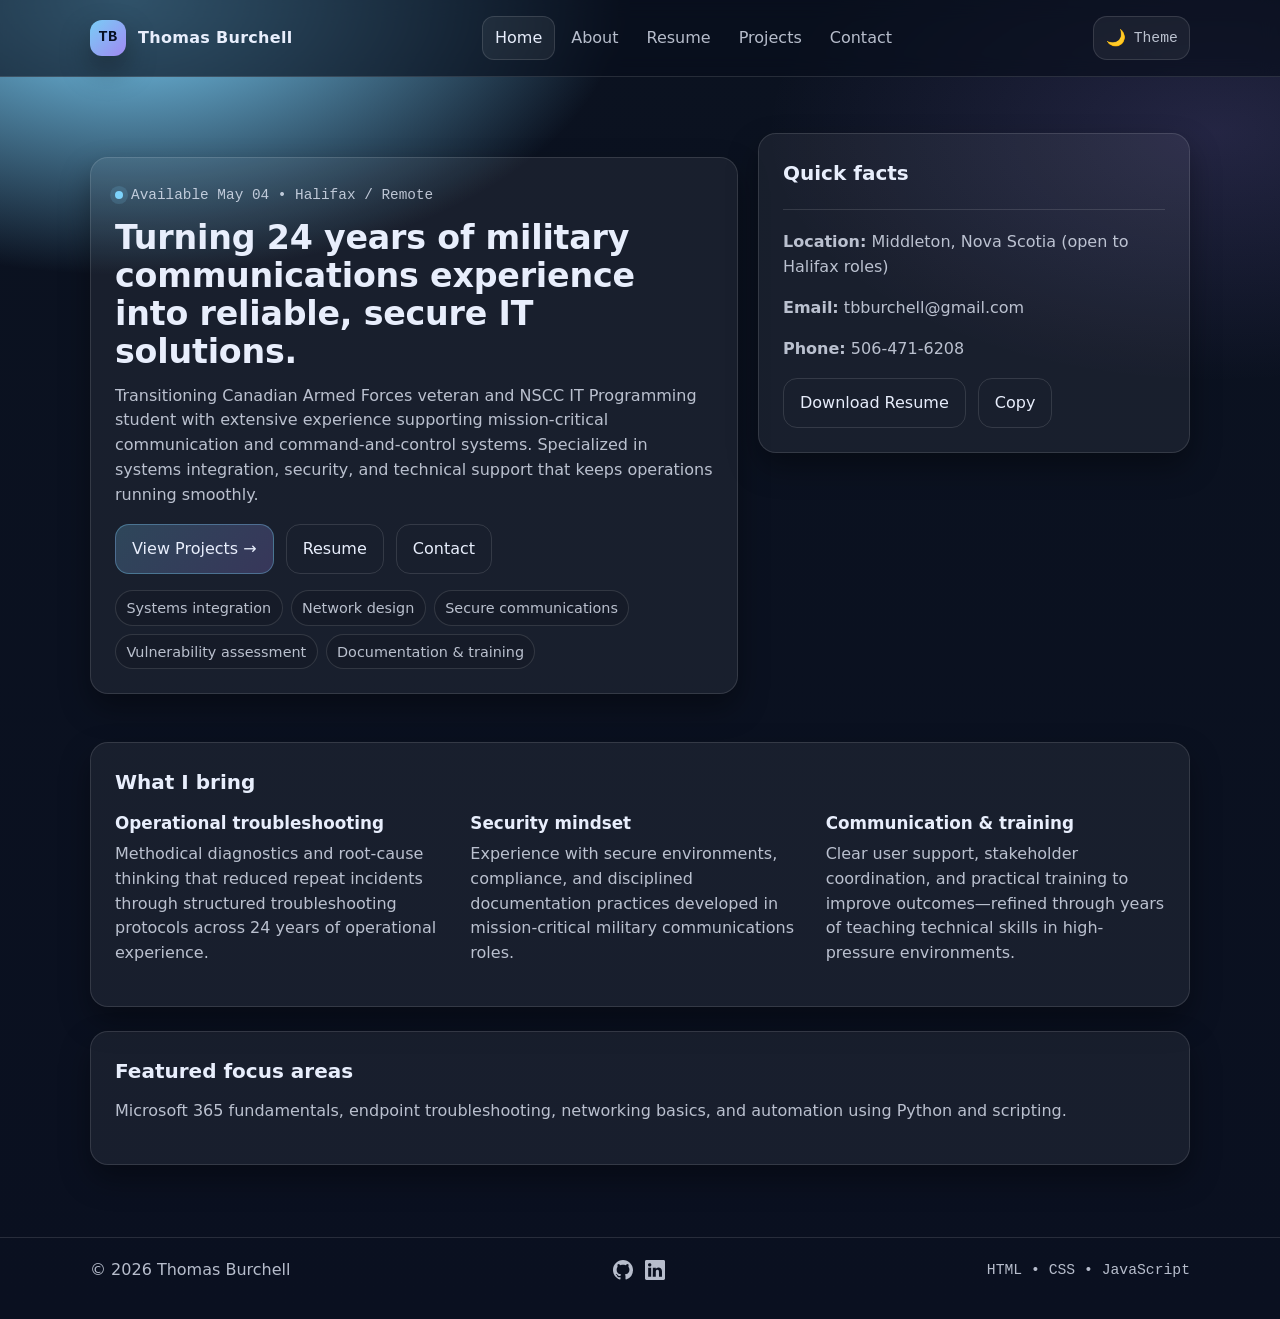
==== commit 4d328d95: "Enhance index.html with SEO and social metadata Updated the title and meta description for improved " ====
--- a/index.html
+++ b/index.html
@@ -3,8 +3,27 @@
 <head>
   <meta charset="utf-8" />
   <meta name="viewport" content="width=device-width,initial-scale=1" />
-  <title>Thomas Burchell | Portfolio</title>
-  <meta name="description" content="Portfolio for Thomas Burchell — IT Programming student and CAF veteran." />
+  <title>Thomas Burchell | IT & Systems Professional</title>
+  <meta name="description" content="CAF veteran and IT Programming student specializing in systems integration, security, and technical support. 24 years of mission-critical communications experience." />
+  
+  <!-- Favicon -->
+  <link rel="icon" type="image/png" sizes="32x32" href="assets/images/favicon-32x32.png">
+  <link rel="icon" type="image/png" sizes="16x16" href="assets/images/favicon-16x16.png">
+  <link rel="apple-touch-icon" sizes="180x180" href="assets/images/apple-touch-icon.png">
+  
+  <!-- Open Graph (LinkedIn, Facebook) -->
+  <meta property="og:title" content="Thomas Burchell | IT & Systems Professional">
+  <meta property="og:description" content="CAF veteran and IT Programming student specializing in systems integration, security, and technical support.">
+  <meta property="og:image" content="https://anaxagorius.github.io/assets/images/og-preview.png">
+  <meta property="og:url" content="https://anaxagorius.github.io/">
+  <meta property="og:type" content="website">
+  
+  <!-- Twitter Card -->
+  <meta name="twitter:card" content="summary_large_image">
+  <meta name="twitter:title" content="Thomas Burchell | IT & Systems Professional">
+  <meta name="twitter:description" content="CAF veteran and IT Programming student specializing in systems integration, security, and technical support.">
+  <meta name="twitter:image" content="https://anaxagorius.github.io/assets/images/og-preview.png">
+  
   <link rel="stylesheet" href="assets/css/styles.css" />
   <script defer src="assets/js/main.js"></script>
 </head>
@@ -48,10 +67,10 @@
   <div class="hero">
     <section class="card card-pad reveal">
       <div class="kicker"><span class="dot" aria-hidden="true"></span>Available May 04 • Halifax / Remote</div>
-      <h1>IT & Systems professional focused on reliability, security, and clear support.</h1>
+      <h1>Turning 24 years of military communications experience into reliable, secure IT solutions.</h1>
       <p>
         Transitioning Canadian Armed Forces veteran and NSCC IT Programming student with extensive experience supporting
-        mission‑critical communication and command‑and‑control systems.
+        mission‑critical communication and command‑and‑control systems. Specialized in systems integration, security, and technical support that keeps operations running smoothly.
       </p>
       <div class="btn-row">
         <a class="btn primary" href="projects.html">View Projects →</a>
@@ -77,7 +96,7 @@
         <a class="btn" href="assets/files/Thomas_Burchell_Resume_.docx" download>Download Resume</a>
         <button class="btn" data-copy-email type="button">Copy</button>
       </div>
-      <!-- TIP: If you prefer privacy, replace the phone number with “Available upon request.” -->
+      <!-- TIP: If you prefer privacy, replace the phone number with "Available upon request." -->
     </aside>
   </div>
 
@@ -86,15 +105,15 @@
     <div class="grid">
       <div>
         <h3>Operational troubleshooting</h3>
-        <p>Methodical diagnostics and root-cause thinking to reduce downtime and repeat incidents.</p>
+        <p>Methodical diagnostics and root-cause thinking that reduced repeat incidents through structured troubleshooting protocols across 24 years of operational experience.</p>
       </div>
       <div>
         <h3>Security mindset</h3>
-        <p>Experience with secure environments, compliance, and disciplined documentation practices.</p>
+        <p>Experience with secure environments, compliance, and disciplined documentation practices developed in mission-critical military communications roles.</p>
       </div>
       <div>
         <h3>Communication & training</h3>
-        <p>Clear user support, stakeholder coordination, and practical training to improve outcomes.</p>
+        <p>Clear user support, stakeholder coordination, and practical training to improve outcomes—refined through years of teaching technical skills in high-pressure environments.</p>
       </div>
     </div>
   </section>
@@ -111,6 +130,18 @@
   <div class="container">
     <div class="footer-row">
       <span>© <span data-year></span> Thomas Burchell</span>
+      <div style="display:flex;gap:.75rem;align-items:center;">
+        <a href="https://github.com/Anaxagorius" aria-label="GitHub" style="display:flex;align-items:center;">
+          <svg width="20" height="20" fill="currentColor" viewBox="0 0 16 16">
+            <path d="M8 0C3.58 0 0 3.58 0 8c0 3.54 2.29 6.53 5.47 7.59.4.07.55-.17.55-.38 0-.19-.01-.82-.01-1.49-2.01.37-2.53-.49-2.69-.94-.09-.23-.48-.94-.82-1.13-.28-.15-.68-.52-.01-.53.63-.01 1.08.58 1.23.82.72 1.21 1.87.87 2.33.66.07-.52.28-.87.51-1.07-1.78-.2-3.64-.89-3.64-3.95 0-.87.31-1.59.82-2.15-.08-.2-.36-1.02.08-2.12 0 0 .67-.21 2.2.82.64-.18 1.32-.27 2-.27.68 0 1.36.09 2 .27 1.53-1.04 2.2-.82 2.2-.82.44 1.1.16 1.92.08 2.12.51.56.82 1.27.82 2.15 0 3.07-1.87 3.75-3.65 3.95.29.25.54.73.54 1.48 0 1.07-.01 1.93-.01 2.2 0 .21.15.46.55.38A8.012 8.012 0 0 0 16 8c0-4.42-3.58-8-8-8z"/>
+          </svg>
+        </a>
+        <a href="https://www.linkedin.com/in/t-b-2252a82ab/" aria-label="LinkedIn" style="display:flex;align-items:center;">
+          <svg width="20" height="20" fill="currentColor" viewBox="0 0 16 16">
+            <path d="M0 1.146C0 .513.526 0 1.175 0h13.65C15.474 0 16 .513 16 1.146v13.708c0 .633-.526 1.146-1.175 1.146H1.175C.526 16 0 15.487 0 14.854V1.146zm4.943 12.248V6.169H2.542v7.225h2.401zm-1.2-8.212c.837 0 1.358-.554 1.358-1.248-.015-.709-.52-1.248-1.342-1.248-.822 0-1.359.54-1.359 1.248 0 .694.521 1.248 1.327 1.248h.016zm4.908 8.212V9.359c0-.216.016-.432.08-.586.173-.431.568-.878 1.232-.878.869 0 1.216.662 1.216 1.634v3.865h2.401V9.25c0-2.22-1.184-3.252-2.764-3.252-1.274 0-1.845.7-2.165 1.193v.025h-.016a5.54 5.54 0 0 1 .016-.025V6.169h-2.4c.03.678 0 7.225 0 7.225h2.4z"/>
+          </svg>
+        </a>
+      </div>
       <span class="mini">HTML • CSS • JavaScript</span>
     </div>
   </div>
--- a/assets/css/styles.css
+++ b/assets/css/styles.css
@@ -38,7 +38,7 @@
   font-family: var(--sans);
   color: var(--text);
   background:
-    radial-gradient(900px 500px at 10% 0%, rgba(125,211,252,0.18), transparent 55%),
+    radial-gradient(900px 500px at 10% 0%, rgba(125,211,252,3.18), transparent 55%),
     radial-gradient(900px 500px at 95% 10%, rgba(167,139,250,0.16), transparent 50%),
     linear-gradient(180deg, var(--bg), var(--bg2));
   line-height: 1.55;
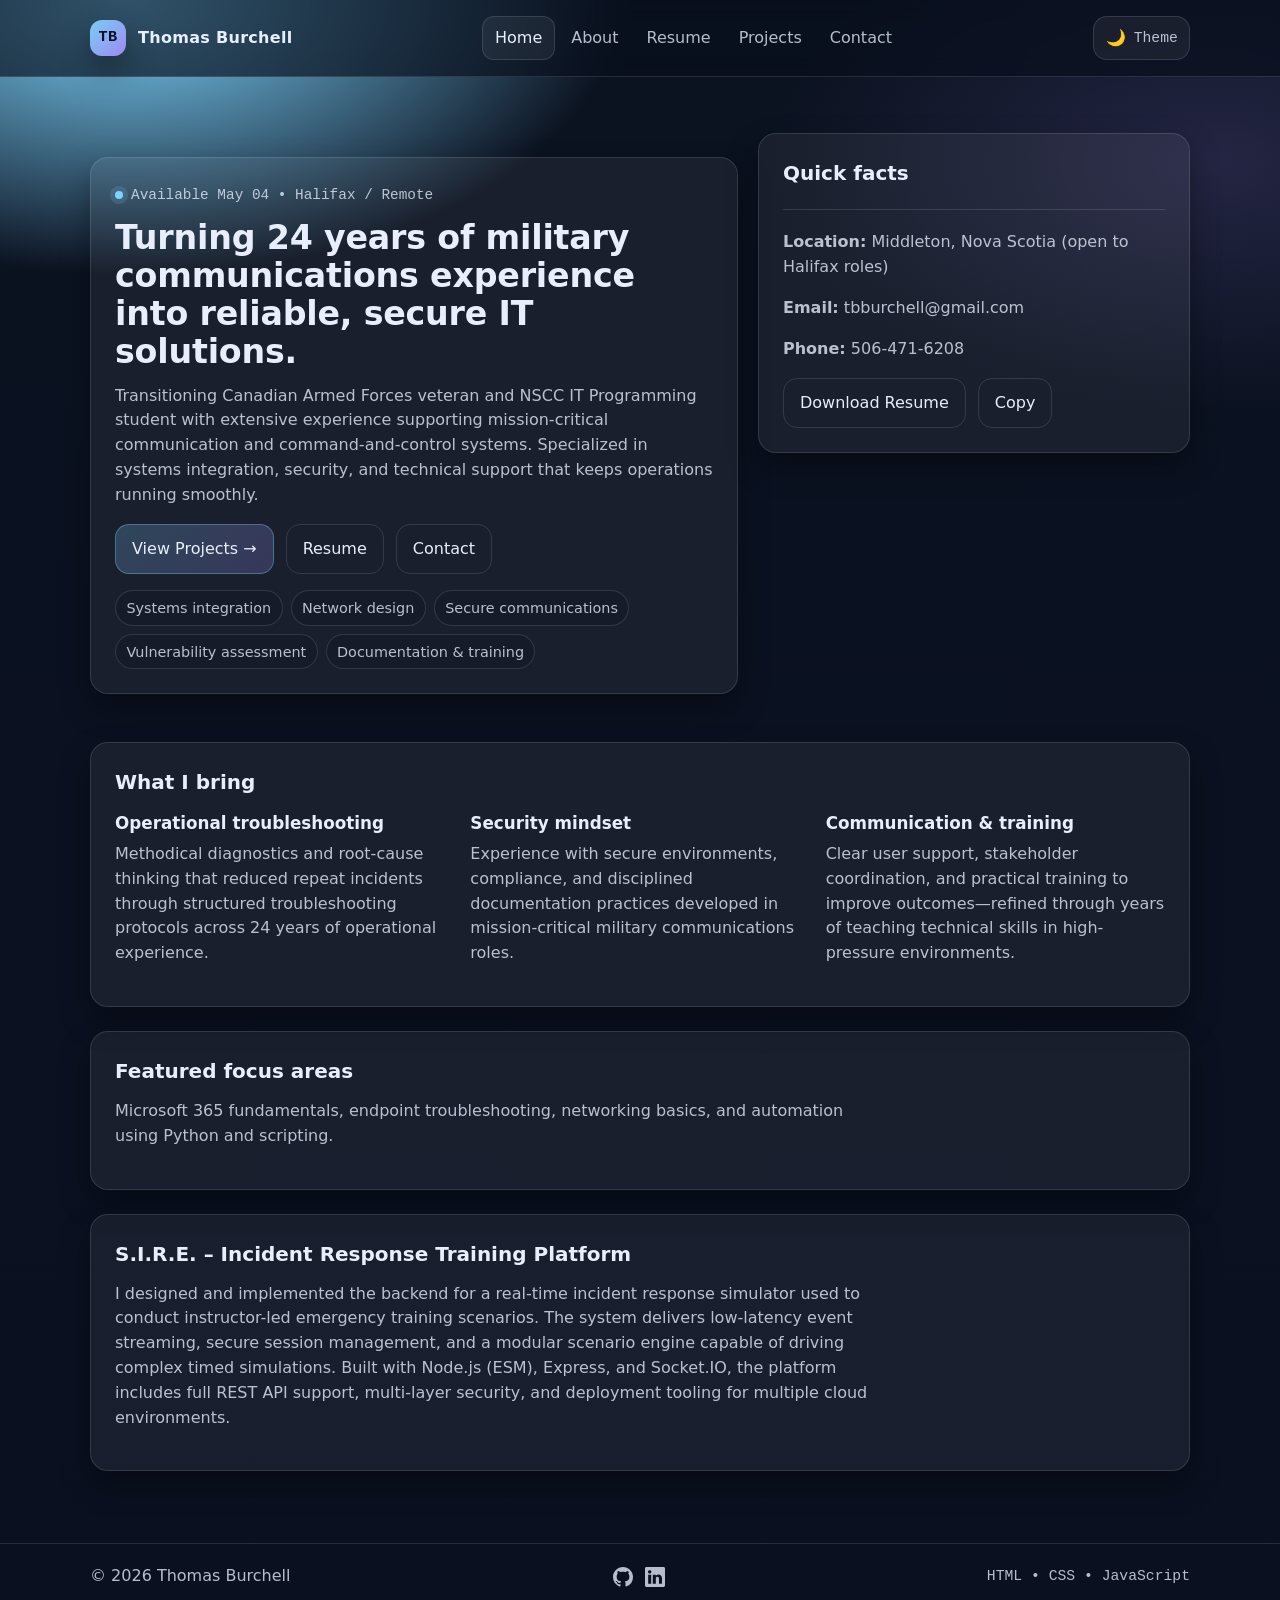
==== commit cedbb3fd: "Add S.I.R.E. project section to homepage" ====
--- a/index.html
+++ b/index.html
@@ -124,6 +124,13 @@
       Microsoft 365 fundamentals, endpoint troubleshooting, networking basics, and automation using Python and scripting.
     </p>
   </section>
+
+  <section class="card card-pad reveal">
+    <h2>S.I.R.E. – Incident Response Training Platform</h2>
+    <p>
+      I designed and implemented the backend for a real-time incident response simulator used to conduct instructor-led emergency training scenarios. The system delivers low-latency event streaming, secure session management, and a modular scenario engine capable of driving complex timed simulations. Built with Node.js (ESM), Express, and Socket.IO, the platform includes full REST API support, multi-layer security, and deployment tooling for multiple cloud environments.
+    </p>
+  </section>
 </main>
 
 <footer class="site-footer">
@@ -147,4 +154,4 @@
   </div>
 </footer>
 </body>
-</html>
+</html>
--- a/assets/css/styles.css
+++ b/assets/css/styles.css
@@ -190,11 +190,16 @@
   font-size: clamp(1.8rem, 2.6vw, 2.6rem);
   line-height: 1.15;
   letter-spacing: -0.2px;
+  max-width: 65ch; /* Improved readability */
 }
 h2{ margin: 0 0 .75rem; font-size: 1.25rem; }
 h3{ margin: 0 0 .35rem; font-size: 1.05rem; }
 
-p{ margin: 0 0 1rem; color: var(--muted); }
+p{ 
+  margin: 0 0 1rem; 
+  color: var(--muted);
+  max-width: 75ch; /* Better line length for body text */
+}
 
 .hr{ height:1px; background: var(--border); margin: 1.25rem 0; }
 
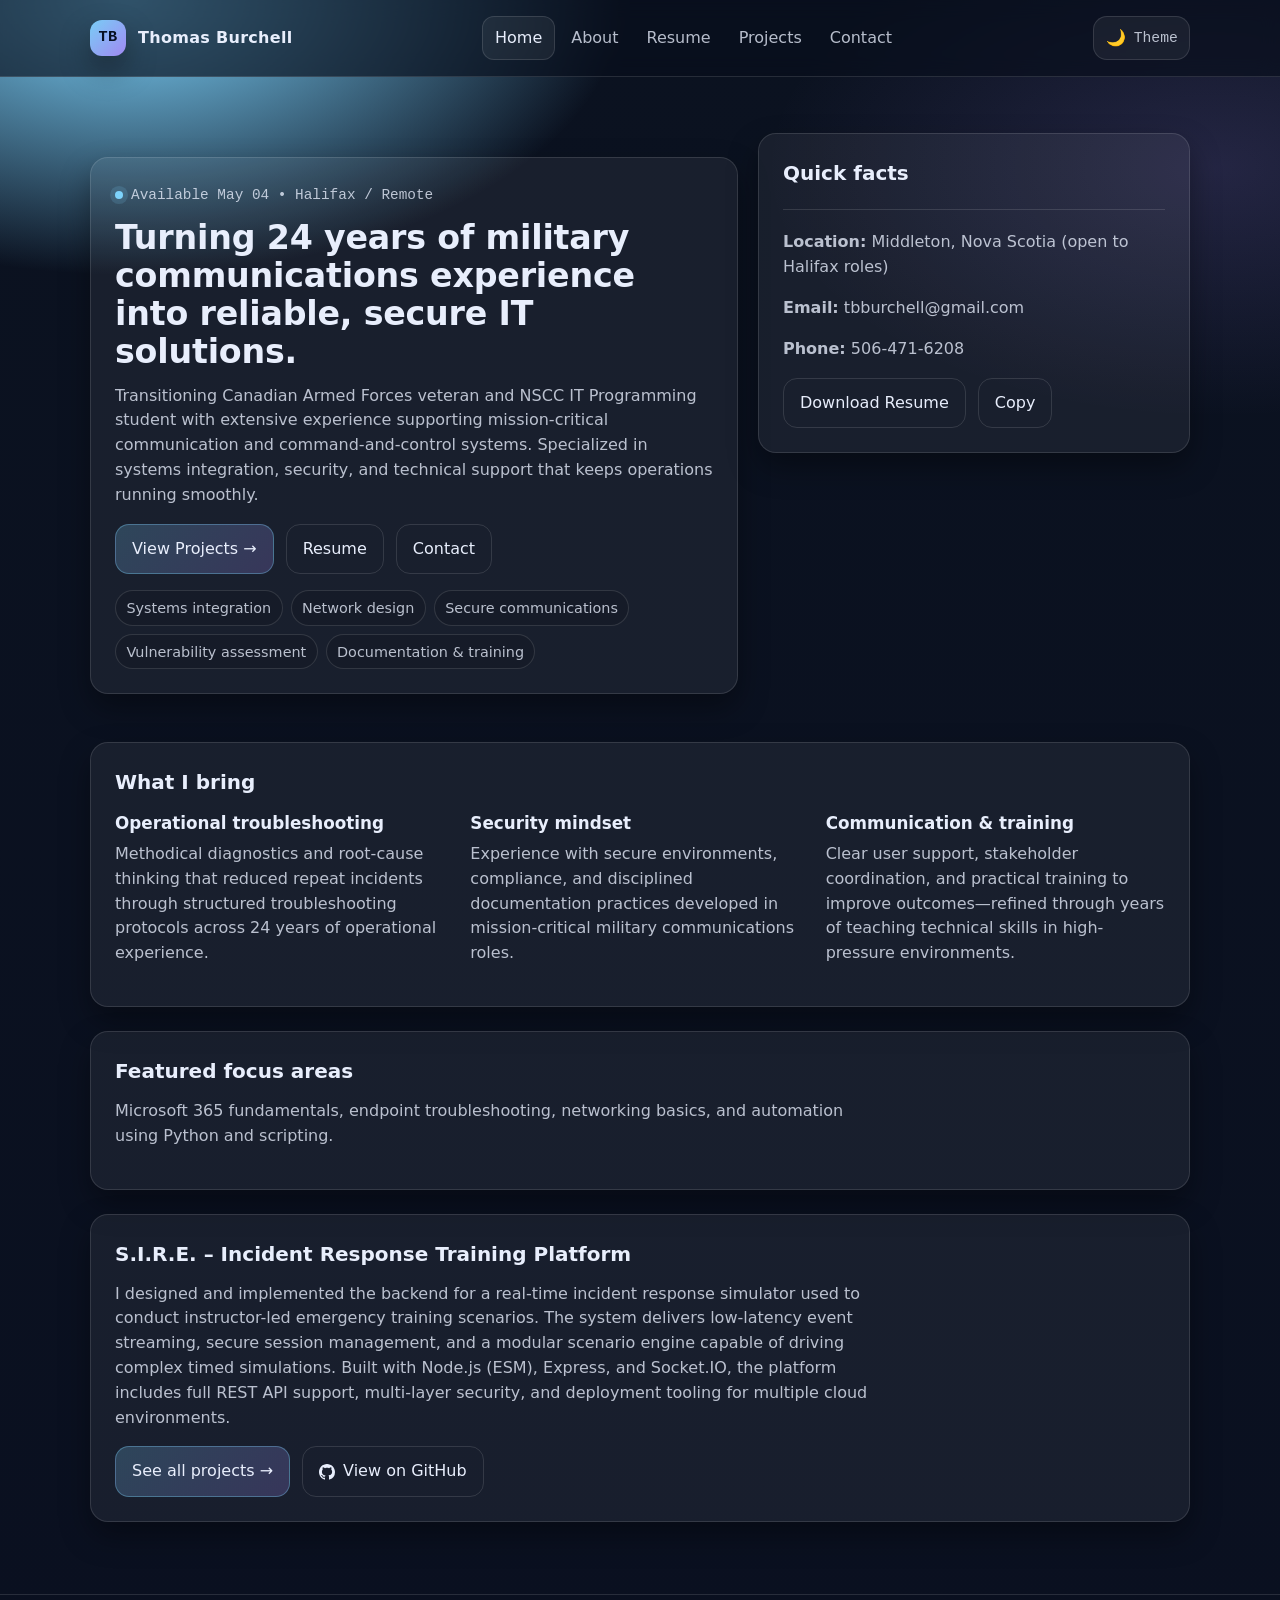
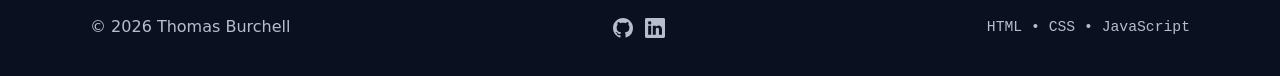
==== commit 6b9b4f11: "Link GitHub repos to projects page and improve portfolio content Co-authored-by: Anaxagorius <188515" ====
--- a/index.html
+++ b/index.html
@@ -130,6 +130,13 @@
     <p>
       I designed and implemented the backend for a real-time incident response simulator used to conduct instructor-led emergency training scenarios. The system delivers low-latency event streaming, secure session management, and a modular scenario engine capable of driving complex timed simulations. Built with Node.js (ESM), Express, and Socket.IO, the platform includes full REST API support, multi-layer security, and deployment tooling for multiple cloud environments.
     </p>
+    <div class="btn-row">
+      <a class="btn primary" href="projects.html">See all projects →</a>
+      <a class="btn" href="https://github.com/Anaxagorius/S.I.R.E." target="_blank" rel="noopener">
+        <svg width="16" height="16" fill="currentColor" viewBox="0 0 16 16" aria-hidden="true"><path d="M8 0C3.58 0 0 3.58 0 8c0 3.54 2.29 6.53 5.47 7.59.4.07.55-.17.55-.38 0-.19-.01-.82-.01-1.49-2.01.37-2.53-.49-2.69-.94-.09-.23-.48-.94-.82-1.13-.28-.15-.68-.52-.01-.53.63-.01 1.08.58 1.23.82.72 1.21 1.87.87 2.33.66.07-.52.28-.87.51-1.07-1.78-.2-3.64-.89-3.64-3.95 0-.87.31-1.59.82-2.15-.08-.2-.36-1.02.08-2.12 0 0 .67-.21 2.2.82.64-.18 1.32-.27 2-.27.68 0 1.36.09 2 .27 1.53-1.04 2.2-.82 2.2-.82.44 1.1.16 1.92.08 2.12.51.56.82 1.27.82 2.15 0 3.07-1.87 3.75-3.65 3.95.29.25.54.73.54 1.48 0 1.07-.01 1.93-.01 2.2 0 .21.15.46.55.38A8.012 8.012 0 0 0 16 8c0-4.42-3.58-8-8-8z"/></svg>
+        View on GitHub
+      </a>
+    </div>
   </section>
 </main>
 
--- a/assets/css/styles.css
+++ b/assets/css/styles.css
@@ -297,6 +297,17 @@
 .project-grid{ display:grid; grid-template-columns: repeat(2, 1fr); gap: 1rem; margin-top: 1rem; }
 @media (max-width: 900px){ .project-grid{ grid-template-columns: 1fr; } }
 .project .meta{ display:flex; flex-wrap: wrap; gap:.5rem; margin-top: .75rem; }
+.project-link{
+  display: inline-flex;
+  align-items: center;
+  gap: .35rem;
+  color: var(--brand);
+  font-size: .92rem;
+  margin-top: .65rem;
+  text-decoration: none;
+  font-weight: 500;
+}
+.project-link:hover{ text-decoration: underline; text-underline-offset: 3px; }
 
 /* Contact */
 .contact-grid{ display:grid; grid-template-columns: 1fr 1fr; gap: 1rem; }
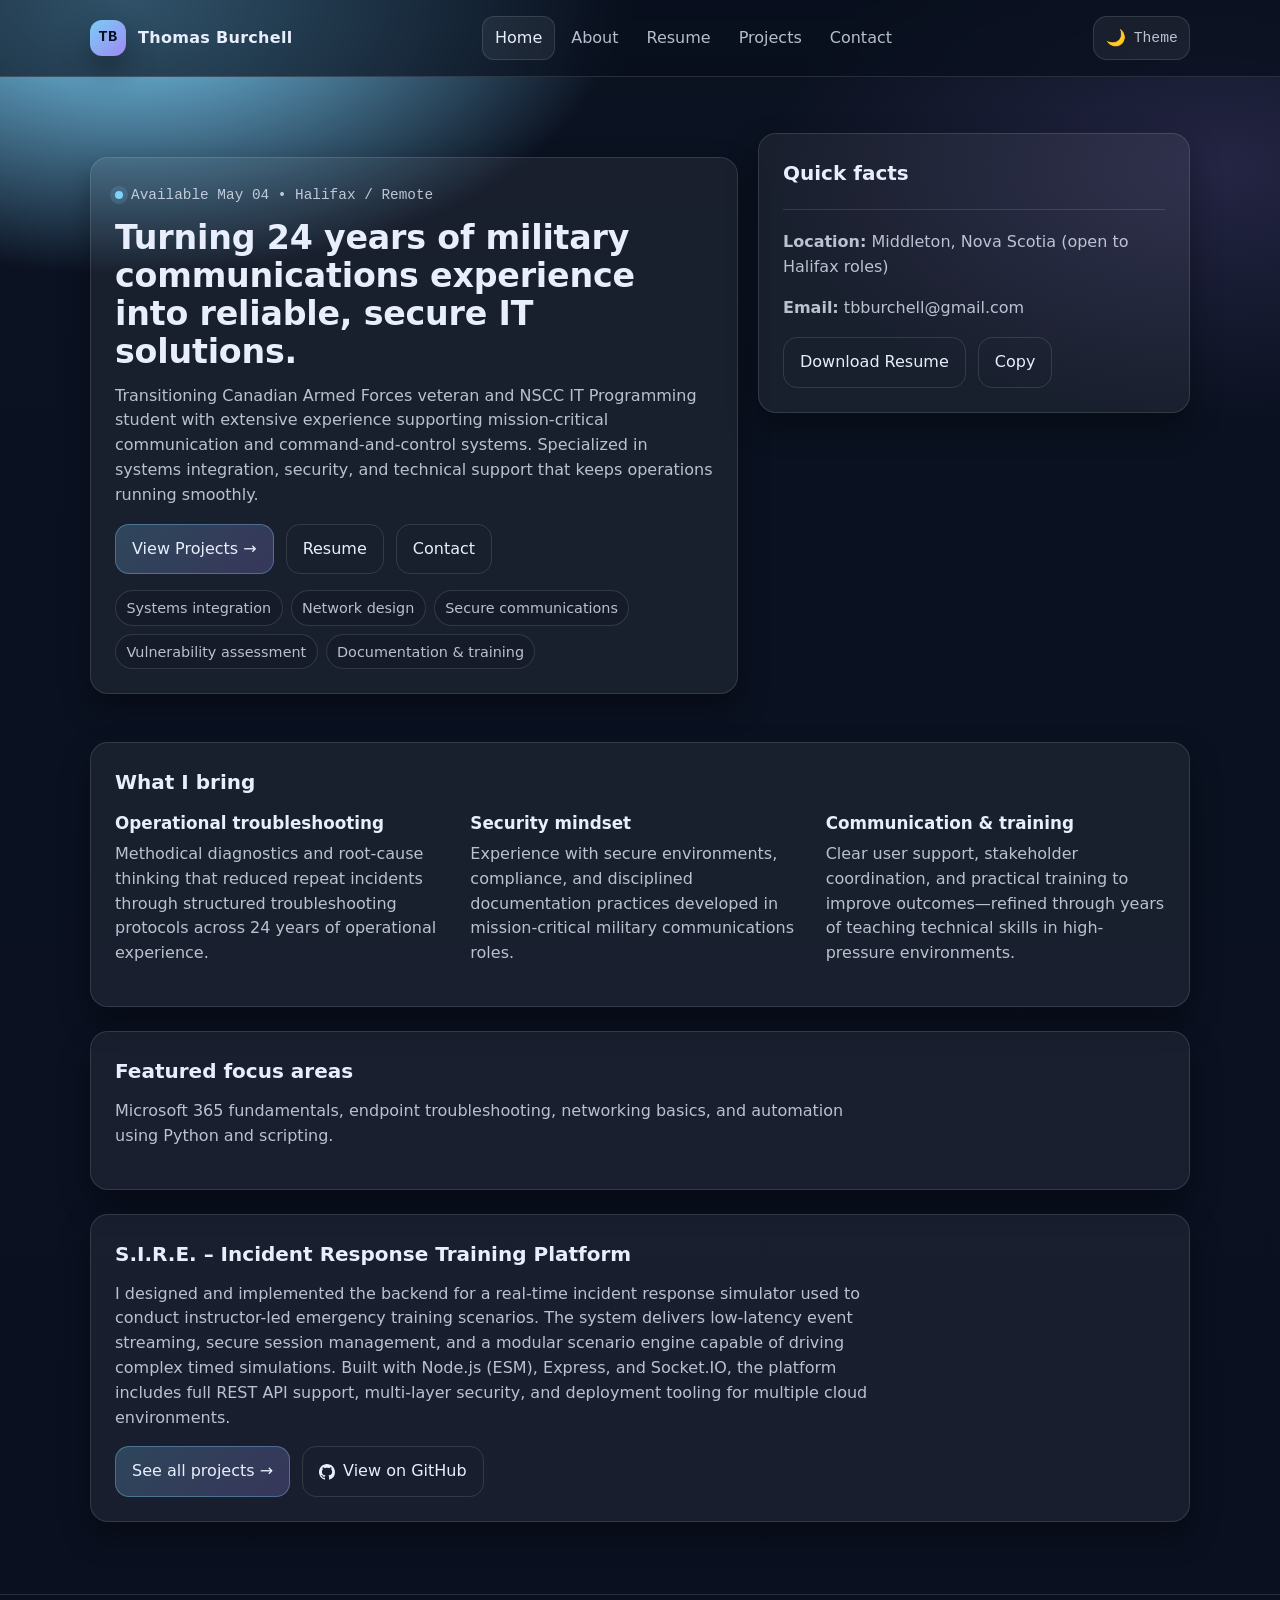
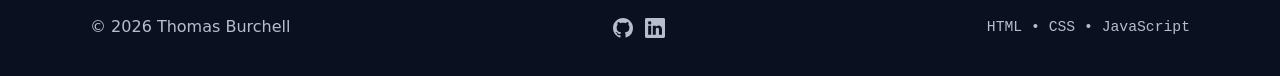
==== commit f9462b92: "Remove phone number from index.html Removed phone number from contact information." ====
--- a/index.html
+++ b/index.html
@@ -91,7 +91,7 @@
       <div class="hr"></div>
       <p><strong>Location:</strong> Middleton, Nova Scotia (open to Halifax roles)</p>
       <p><strong>Email:</strong> <span data-email>tbburchell@gmail.com</span></p>
-      <p><strong>Phone:</strong> 506‑471‑6208</p>
+      
       <div class="btn-row">
         <a class="btn" href="assets/files/Thomas_Burchell_Resume_.docx" download>Download Resume</a>
         <button class="btn" data-copy-email type="button">Copy</button>
@@ -161,4 +161,4 @@
   </div>
 </footer>
 </body>
-</html>+</html>
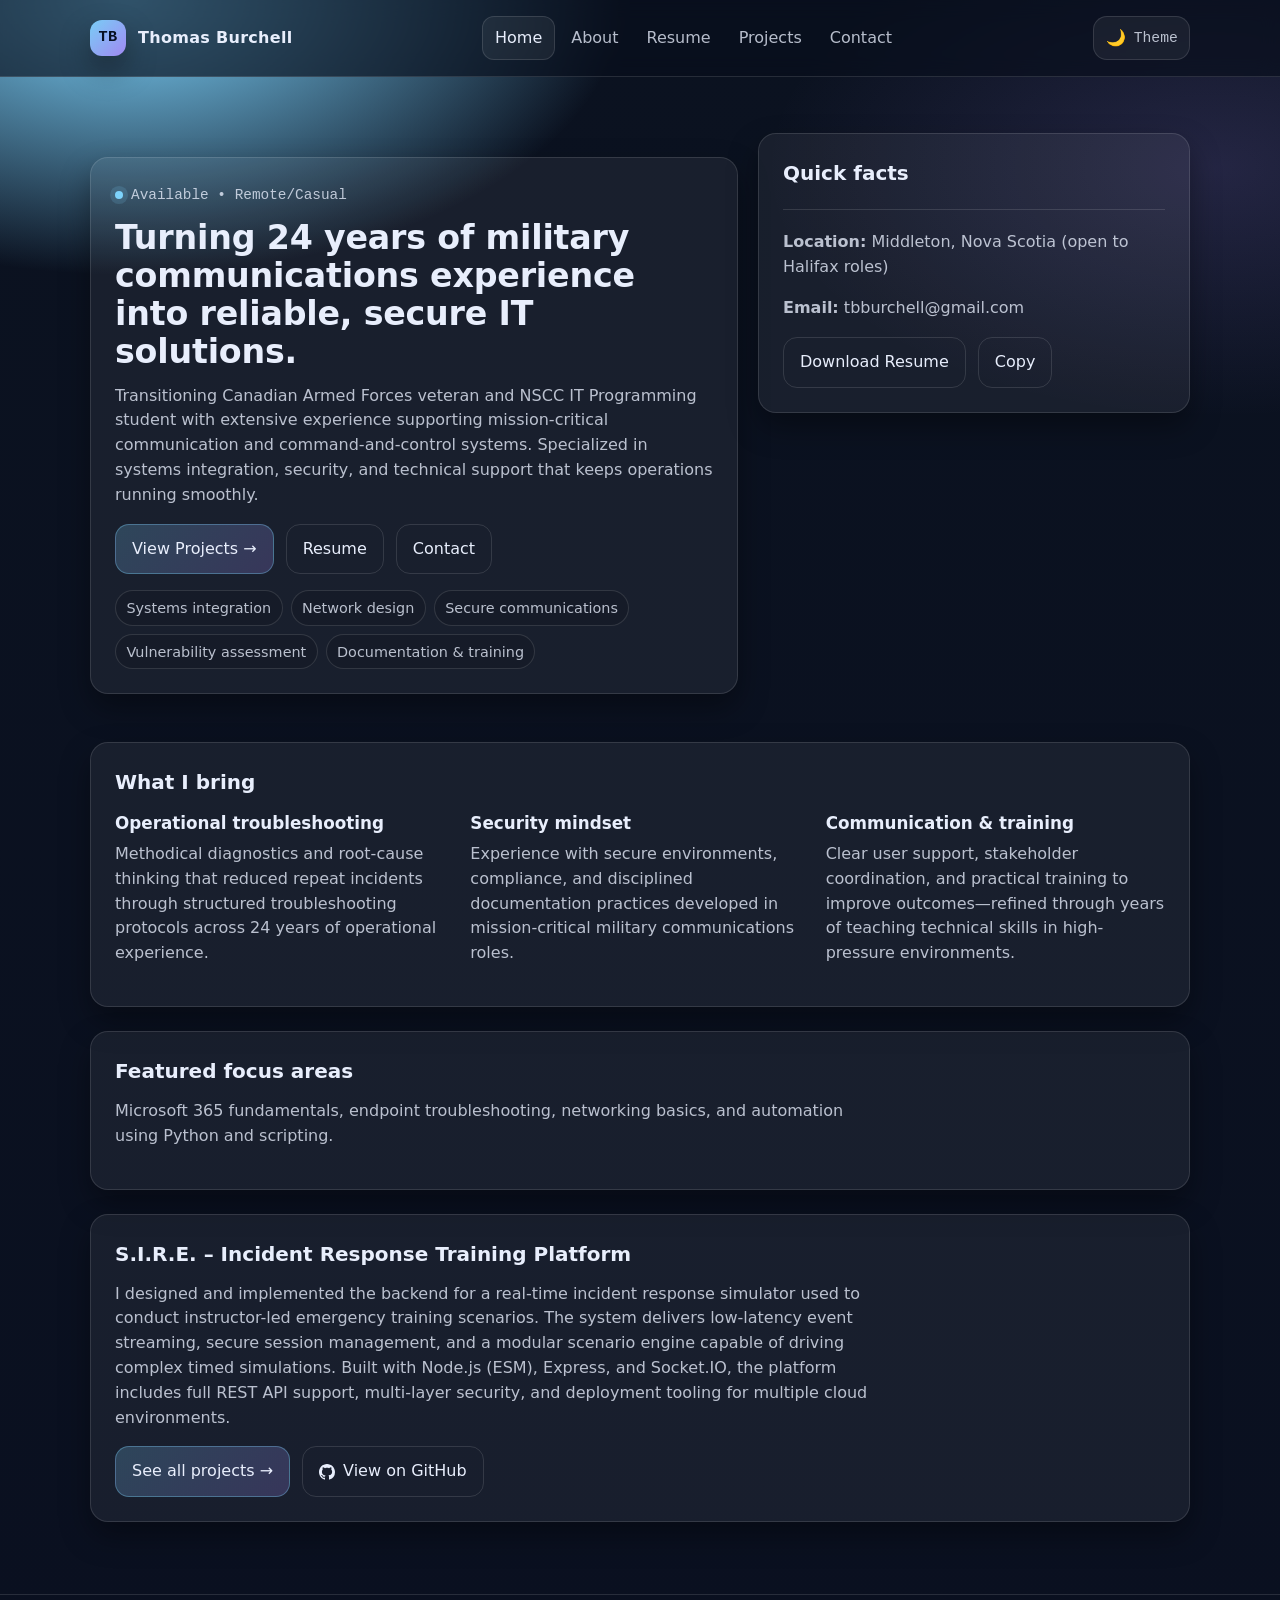
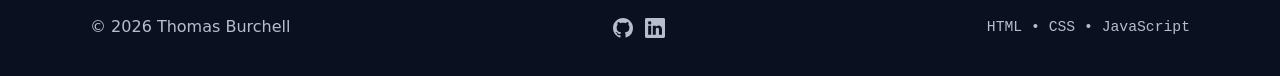
==== commit 258272e6: "Update availability text in index.html" ====
--- a/index.html
+++ b/index.html
@@ -66,7 +66,7 @@
 <main id="main" class="container">
   <div class="hero">
     <section class="card card-pad reveal">
-      <div class="kicker"><span class="dot" aria-hidden="true"></span>Available May 04 • Halifax / Remote</div>
+      <div class="kicker"><span class="dot" aria-hidden="true"></span>Available • Remote/Casual</div>
       <h1>Turning 24 years of military communications experience into reliable, secure IT solutions.</h1>
       <p>
         Transitioning Canadian Armed Forces veteran and NSCC IT Programming student with extensive experience supporting
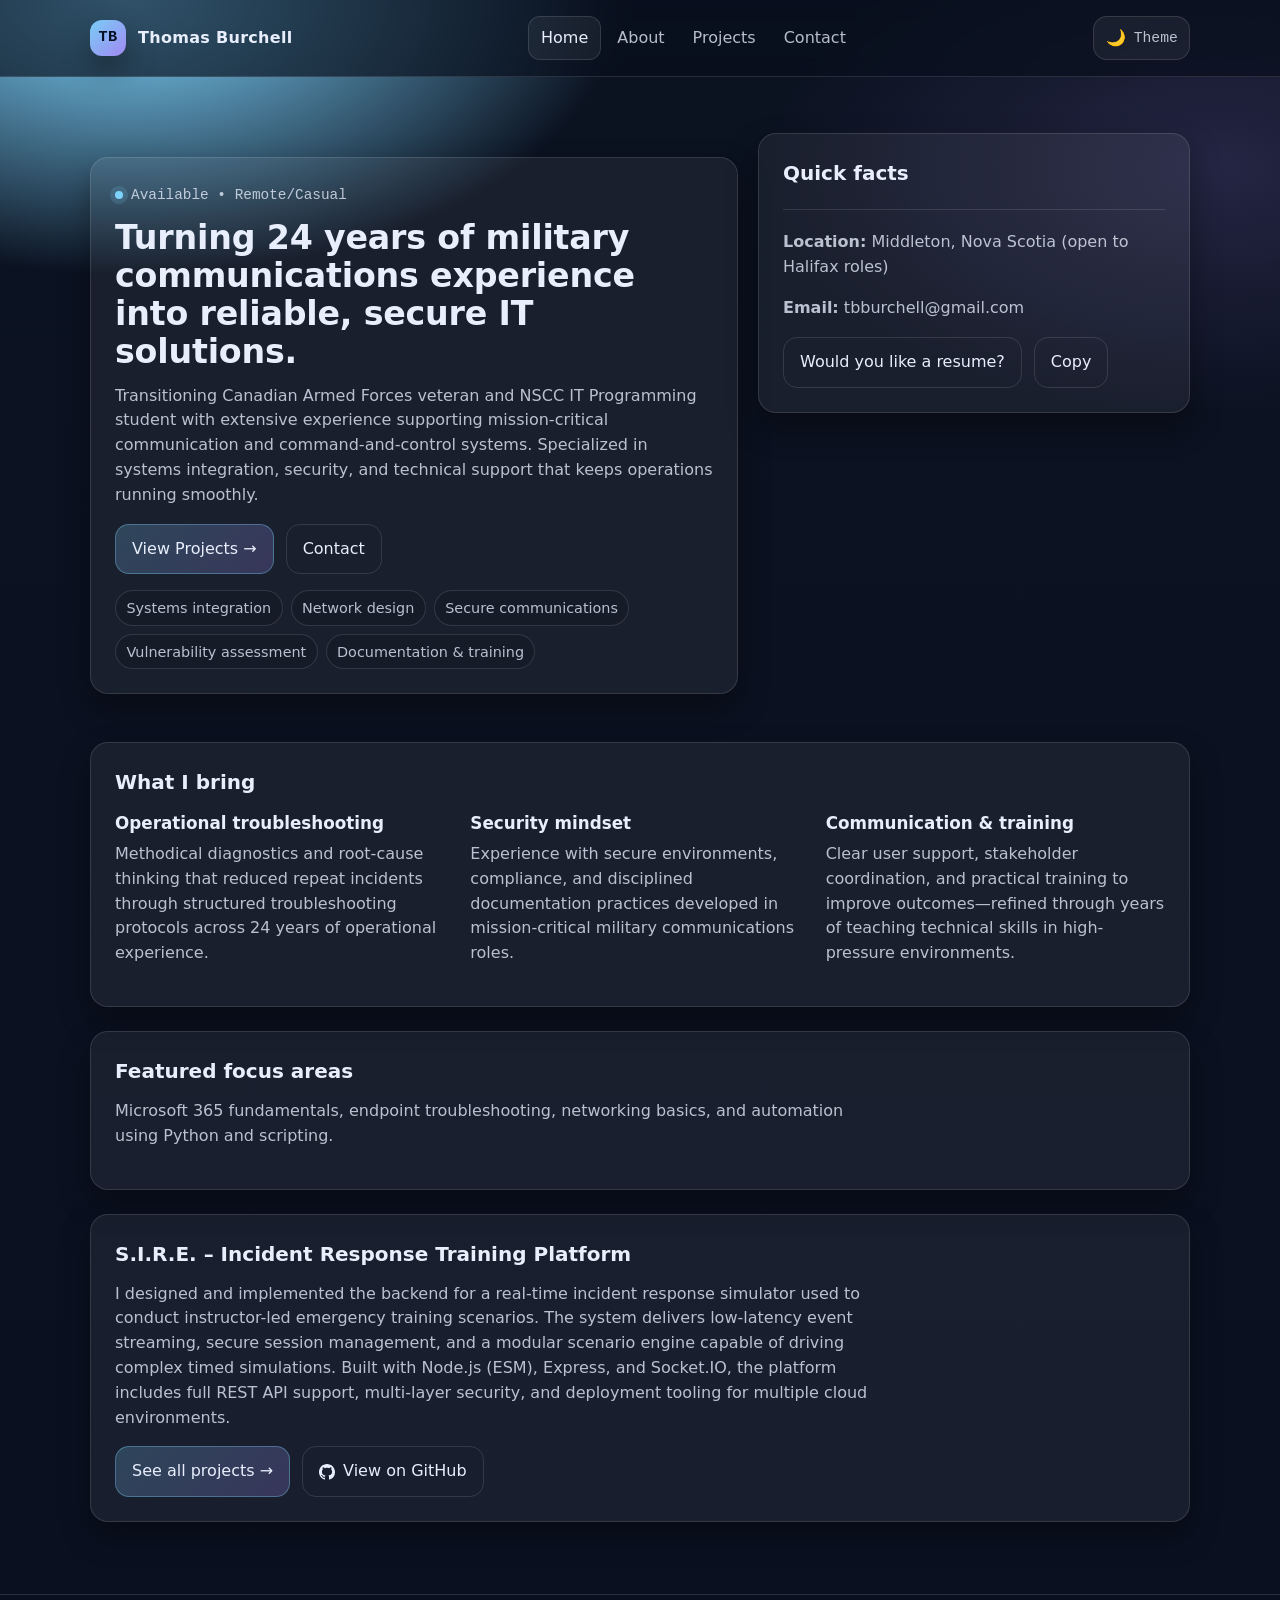
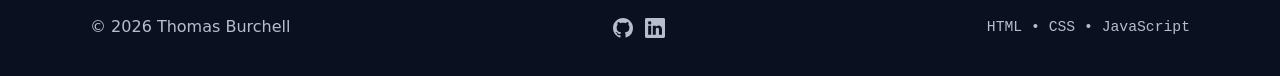
==== commit da110a80: "Remove physical resume and add mailto resume request button Agent-Logs-Url: https://github.com/Anaxa" ====
--- a/index.html
+++ b/index.html
@@ -40,7 +40,6 @@
       <nav class="nav-links" aria-label="Primary">
         <a data-nav href="index.html">Home</a>
         <a data-nav href="about.html">About</a>
-        <a data-nav href="resume.html">Resume</a>
         <a data-nav href="projects.html">Projects</a>
         <a data-nav href="contact.html">Contact</a>
       </nav>
@@ -56,7 +55,6 @@
     <div class="mobile-menu" data-mobile-menu>
       <a data-nav href="index.html">Home</a>
       <a data-nav href="about.html">About</a>
-      <a data-nav href="resume.html">Resume</a>
       <a data-nav href="projects.html">Projects</a>
       <a data-nav href="contact.html">Contact</a>
     </div>
@@ -74,7 +72,6 @@
       </p>
       <div class="btn-row">
         <a class="btn primary" href="projects.html">View Projects →</a>
-        <a class="btn" href="resume.html">Resume</a>
         <a class="btn" href="contact.html">Contact</a>
       </div>
       <div class="pills" aria-label="Highlights">
@@ -93,7 +90,7 @@
       <p><strong>Email:</strong> <span data-email>tbburchell@gmail.com</span></p>
       
       <div class="btn-row">
-        <a class="btn" href="assets/files/Thomas_Burchell_Resume_.docx" download>Download Resume</a>
+        <a class="btn" href="mailto:tbburchell@gmail.com?subject=Resume%20Request&body=Hi%20Thomas%2C%0A%0AI%20would%20like%20to%20request%20a%20copy%20of%20your%20resume.%0A%0AThanks!">Would you like a resume?</a>
         <button class="btn" data-copy-email type="button">Copy</button>
       </div>
       <!-- TIP: If you prefer privacy, replace the phone number with "Available upon request." -->
